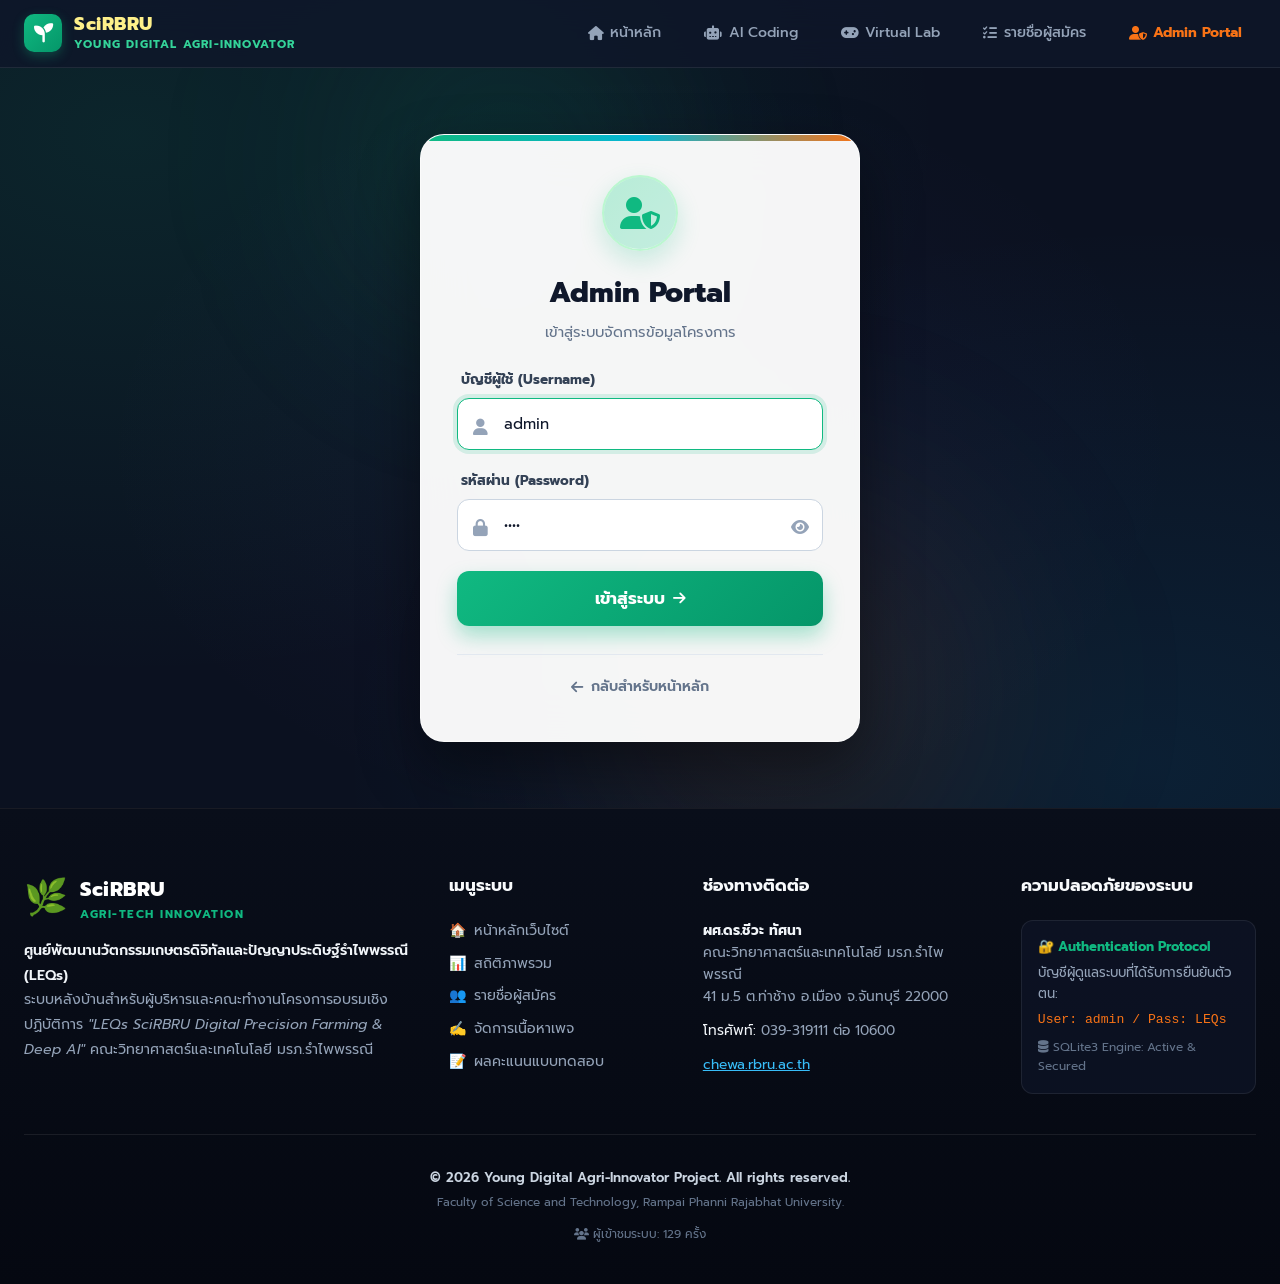
==== scirbru_ydai2026/admin.html @ 3236bcab "first commit: AIoT web portal, admin CMS, SQLite3 database, LaTeX textbook, and architect skill" ====
<!DOCTYPE html>
<html lang="th" data-theme="dark">
<head>
  <meta charset="UTF-8">
  <meta name="viewport" content="width=device-width, initial-scale=1.0">
  <title>Admin Portal — LEQs SciRBRU Workshop CMS</title>
  <link rel="preconnect" href="https://fonts.googleapis.com">
  <link rel="preconnect" href="https://fonts.gstatic.com" crossorigin>
  <link href="https://fonts.googleapis.com/css2?family=Prompt:wght@300;400;500;600;700;800&family=Sarabun:wght@300;400;500;600;700&family=JetBrains+Mono:wght@400;600&display=swap" rel="stylesheet">
  <link rel="stylesheet" href="https://cdnjs.cloudflare.com/ajax/libs/font-awesome/6.4.0/css/all.min.css">
  <link rel="stylesheet" href="style.css">
  <style>
    /* Modeled after https://scicenter.rbru.ac.th/globe2026/pages/admin_login.php */
    body {
      font-family: 'Prompt', var(--font-main), sans-serif;
      background-color: #0b1120;
      color: #f1f5f9;
      min-height: 100vh;
      margin: 0;
      display: flex;
      flex-direction: column;
    }

    /* Ambient animated backdrop */
    .portal-bg-layer {
      position: fixed;
      inset: 0;
      z-index: -1;
      overflow: hidden;
      pointer-events: none;
    }
    .portal-bg-glow1 {
      position: absolute;
      top: -10%;
      left: 20%;
      width: 500px;
      height: 500px;
      background: radial-gradient(circle, rgba(16, 185, 129, 0.15) 0%, transparent 70%);
      filter: blur(80px);
    }
    .portal-bg-glow2 {
      position: absolute;
      bottom: -10%;
      right: 15%;
      width: 600px;
      height: 600px;
      background: radial-gradient(circle, rgba(249, 115, 22, 0.12) 0%, transparent 70%);
      filter: blur(90px);
    }

    /* Portal Top Navbar */
    .portal-header {
      background: rgba(15, 23, 42, 0.85);
      backdrop-filter: blur(20px);
      -webkit-backdrop-filter: blur(20px);
      border-bottom: 1px solid rgba(255, 255, 255, 0.08);
      position: sticky;
      top: 0;
      z-index: 100;
      padding: 0.85rem 1.5rem;
    }
    .portal-header-inner {
      max-width: 1400px;
      margin: 0 auto;
      display: flex;
      justify-content: space-between;
      align-items: center;
    }
    .portal-logo-link {
      display: flex;
      align-items: center;
      gap: 0.75rem;
      text-decoration: none;
    }
    .portal-logo-icon {
      width: 38px;
      height: 38px;
      background: linear-gradient(135deg, #10b981 0%, #059669 100%);
      border-radius: 10px;
      display: flex;
      align-items: center;
      justify-content: center;
      font-size: 1.2rem;
      color: #ffffff;
      box-shadow: 0 4px 12px rgba(16, 185, 129, 0.3);
    }
    .portal-logo-text {
      display: flex;
      flex-direction: column;
    }
    .portal-logo-main {
      font-size: 1.15rem;
      font-weight: 800;
      letter-spacing: 0.5px;
      color: #fef08a;
      line-height: 1.15;
    }
    .portal-logo-sub {
      font-size: 0.72rem;
      font-weight: 700;
      color: #34d399;
      letter-spacing: 1.2px;
      text-transform: uppercase;
    }

    .portal-nav-links {
      display: flex;
      align-items: center;
      gap: 1rem;
    }
    .portal-nav-item {
      color: #94a3b8;
      text-decoration: none;
      font-size: 0.88rem;
      font-weight: 500;
      display: inline-flex;
      align-items: center;
      gap: 0.4rem;
      padding: 0.45rem 0.85rem;
      border-radius: 8px;
      transition: all 0.2s;
    }
    .portal-nav-item:hover {
      color: #ffffff;
      background: rgba(255, 255, 255, 0.05);
    }
    .portal-nav-item.active {
      color: #f97316;
      font-weight: 700;
    }

    /* Glass Card (From GLOBE admin_login.php) */
    .login-section {
      min-height: calc(100vh - 160px);
      display: flex;
      align-items: center;
      justify-content: center;
      padding: 2.5rem 1.25rem;
      position: relative;
    }
    .glass-card {
      background: rgba(255, 255, 255, 0.96);
      backdrop-filter: blur(25px);
      -webkit-backdrop-filter: blur(25px);
      border: 1px solid rgba(255, 255, 255, 0.6);
      box-shadow: 0 25px 60px rgba(0, 0, 0, 0.45);
      border-radius: 24px;
      width: 100%;
      max-width: 440px;
      padding: 2.5rem 2.25rem;
      position: relative;
      overflow: hidden;
      color: #1e293b;
    }
    .glass-top-accent {
      position: absolute;
      top: 0;
      left: 0;
      right: 0;
      height: 6px;
      background: linear-gradient(90deg, #10b981 0%, #06b6d4 50%, #f97316 100%);
    }
    .shield-avatar {
      width: 76px;
      height: 76px;
      background: linear-gradient(135deg, #f0fdf4 0%, #ffffff 100%);
      border-radius: 50%;
      display: flex;
      align-items: center;
      justify-content: center;
      margin: 0 auto 1.25rem auto;
      box-shadow: 0 10px 25px rgba(16, 185, 129, 0.2);
      border: 2px solid #bbf7d0;
      position: relative;
    }
    .shield-ping {
      position: absolute;
      inset: 0;
      border-radius: 50%;
      background: #10b981;
      opacity: 0.25;
      animation: subtle-ping 2.5s cubic-bezier(0, 0, 0.2, 1) infinite;
    }
    @keyframes subtle-ping {
      75%, 100% {
        transform: scale(1.6);
        opacity: 0;
      }
    }

    .form-input-box {
      position: relative;
      margin-bottom: 1.25rem;
    }
    .form-input-box label {
      display: block;
      font-size: 0.85rem;
      font-weight: 700;
      color: #334155;
      margin-bottom: 0.45rem;
      margin-left: 0.25rem;
    }
    .form-input-field {
      width: 100%;
      background: #ffffff;
      border: 1.5px solid #cbd5e1;
      border-radius: 12px;
      padding: 0.85rem 1rem 0.85rem 2.85rem;
      font-family: 'Prompt', sans-serif;
      font-size: 0.95rem;
      color: #0f172a;
      transition: all 0.25s ease;
      box-sizing: border-box;
    }
    .form-input-field:focus {
      border-color: #10b981;
      box-shadow: 0 0 0 4px rgba(16, 185, 129, 0.15);
      outline: none;
    }
    .form-input-icon {
      position: absolute;
      left: 1rem;
      bottom: 0.9rem;
      color: #94a3b8;
      font-size: 1.05rem;
      pointer-events: none;
    }
    .btn-gradient-submit {
      width: 100%;
      background: linear-gradient(135deg, #10b981 0%, #059669 100%);
      color: #ffffff;
      border: none;
      border-radius: 12px;
      padding: 0.95rem;
      font-family: 'Prompt', sans-serif;
      font-size: 1.05rem;
      font-weight: 700;
      cursor: pointer;
      display: flex;
      align-items: center;
      justify-content: center;
      gap: 0.5rem;
      box-shadow: 0 10px 20px rgba(16, 185, 129, 0.35);
      transition: all 0.25s ease;
      margin-top: 0.5rem;
    }
    .btn-gradient-submit:hover {
      transform: translateY(-2px);
      box-shadow: 0 14px 28px rgba(16, 185, 129, 0.45);
    }
    .btn-gradient-submit:active {
      transform: translateY(0);
    }

    /* Admin Console View */
    .admin-container {
      max-width: 1440px;
      margin: 0 auto;
      padding: 1.5rem;
      flex: 1;
      width: 100%;
      box-sizing: border-box;
    }
    .admin-top-bar {
      display: flex;
      justify-content: space-between;
      align-items: center;
      background: var(--bg-surface);
      border: 1px solid var(--border-color);
      border-radius: var(--radius-lg);
      padding: 1rem 1.75rem;
      margin-bottom: 2rem;
      backdrop-filter: blur(16px);
      flex-wrap: wrap;
      gap: 1rem;
    }
    .admin-nav-tabs {
      display: flex;
      gap: 0.5rem;
      list-style: none;
      padding: 0;
      margin: 0;
      flex-wrap: wrap;
    }
    .admin-tab-btn {
      background: transparent;
      border: none;
      color: var(--text-muted);
      font-family: var(--font-main);
      font-size: 0.92rem;
      font-weight: 600;
      padding: 0.6rem 1.1rem;
      border-radius: var(--radius-sm);
      cursor: pointer;
      transition: all 0.2s;
      display: flex;
      align-items: center;
      gap: 0.5rem;
    }
    .admin-tab-btn:hover {
      color: var(--text-main);
      background: rgba(255, 255, 255, 0.05);
    }
    .admin-tab-btn.active {
      color: #10b981;
      background: rgba(16, 185, 129, 0.12);
      border: 1px solid rgba(16, 185, 129, 0.3);
    }

    /* Table styles */
    .data-table-card {
      background: var(--bg-card);
      border: 1px solid var(--border-color);
      border-radius: var(--radius-lg);
      padding: 1.75rem;
      overflow-x: auto;
    }
    .table-toolbar {
      display: flex;
      justify-content: space-between;
      align-items: center;
      flex-wrap: wrap;
      gap: 1rem;
      margin-bottom: 1.5rem;
    }
    .search-input {
      background: rgba(15, 23, 42, 0.6);
      border: 1px solid var(--border-color);
      border-radius: var(--radius-full);
      padding: 0.6rem 1.25rem;
      color: var(--text-main);
      font-family: var(--font-main);
      font-size: 0.88rem;
      min-width: 280px;
    }
    .admin-table {
      width: 100%;
      border-collapse: collapse;
      text-align: left;
      font-size: 0.88rem;
    }
    .admin-table th {
      background: rgba(15, 23, 42, 0.8);
      color: var(--text-muted);
      font-weight: 600;
      padding: 0.85rem 1rem;
      border-bottom: 2px solid var(--border-color);
      white-space: nowrap;
    }
    .admin-table td {
      padding: 0.85rem 1rem;
      border-bottom: 1px solid rgba(255, 255, 255, 0.05);
      vertical-align: middle;
    }
    .admin-table tr:hover {
      background: rgba(255, 255, 255, 0.02);
    }

    .badge-role-teacher {
      background: rgba(14, 165, 233, 0.15);
      color: #38bdf8;
      border: 1px solid rgba(14, 165, 233, 0.3);
      padding: 0.2rem 0.6rem;
      border-radius: var(--radius-full);
      font-size: 0.75rem;
      font-weight: 600;
    }
    .badge-role-student {
      background: rgba(16, 185, 129, 0.15);
      color: #34d399;
      border: 1px solid rgba(16, 185, 129, 0.3);
      padding: 0.2rem 0.6rem;
      border-radius: var(--radius-full);
      font-size: 0.75rem;
      font-weight: 600;
    }

    /* Modal */
    .modal-overlay {
      position: fixed;
      top: 0; left: 0; right: 0; bottom: 0;
      background: rgba(11, 17, 32, 0.85);
      backdrop-filter: blur(8px);
      display: none;
      align-items: center;
      justify-content: center;
      z-index: 1500;
    }
    .modal-content {
      background: var(--bg-card);
      border: 1px solid var(--border-color);
      border-radius: var(--radius-lg);
      padding: 2rem;
      max-width: 500px;
      width: 90%;
      box-shadow: var(--shadow-lg);
    }
  </style>
</head>
<body>

  <!-- Ambient background glow effects -->
  <div class="portal-bg-layer">
    <div class="portal-bg-glow1"></div>
    <div class="portal-bg-glow2"></div>
  </div>

  <!-- ==================== PORTAL TOP BAR ==================== -->
  <header class="portal-header">
    <div class="portal-header-inner">
      <a href="index.html" class="portal-logo-link">
        <div class="portal-logo-icon">
          <i class="fas fa-seedling"></i>
        </div>
        <div class="portal-logo-text">
          <span class="portal-logo-main">SciRBRU</span>
          <span class="portal-logo-sub">Young Digital Agri-Innovator</span>
        </div>
      </a>

      <nav class="portal-nav-links">
        <a href="index.html" class="portal-nav-item">
          <i class="fas fa-home"></i> <span>หน้าหลัก</span>
        </a>
        <a href="index.html#tab-code" onclick="localStorage.setItem('goto_tab', 'code')" class="portal-nav-item">
          <i class="fas fa-robot"></i> <span>AI Coding</span>
        </a>
        <a href="index.html#tab-lab" onclick="localStorage.setItem('goto_tab', 'lab')" class="portal-nav-item">
          <i class="fas fa-gamepad"></i> <span>Virtual Lab</span>
        </a>
        <a href="index.html#tab-participants" onclick="localStorage.setItem('goto_tab', 'participants')" class="portal-nav-item">
          <i class="fas fa-list-check"></i> <span>รายชื่อผู้สมัคร</span>
        </a>
        <a href="admin.html" class="portal-nav-item active">
          <i class="fas fa-user-shield"></i> <span>Admin Portal</span>
        </a>
      </nav>
    </div>
  </header>

  <!-- ==================== LOGIN VIEW (Modeled on scicenter.rbru.ac.th/globe2026/pages/admin_login.php) ==================== -->
  <main class="login-section" id="admin-login-view">
    <div class="glass-card">
      <div class="glass-top-accent"></div>
      
      <!-- Top Shield Avatar -->
      <div class="text-center" style="text-align: center; margin-bottom: 1.5rem;">
        <div class="shield-avatar">
          <div class="shield-ping"></div>
          <i class="fas fa-user-shield" style="font-size: 2rem; color: #10b981; position: relative; z-index: 2;"></i>
        </div>
        <h2 style="font-size: 1.75rem; font-weight: 800; color: #0f172a; margin: 0 0 0.35rem 0; font-family: 'Prompt', sans-serif;">
          Admin Portal
        </h2>
        <p style="font-size: 0.92rem; color: #64748b; margin: 0;">
          เข้าสู่ระบบจัดการข้อมูลโครงการ
        </p>
      </div>

      <!-- Login Form with user admin / password LEQs -->
      <form id="login-form" onsubmit="handleAdminLogin(event)">
        
        <div class="form-input-box">
          <label for="login-username">บัญชีผู้ใช้ (Username)</label>
          <div style="position: relative;">
            <i class="fas fa-user form-input-icon"></i>
            <input type="text" id="login-username" class="form-input-field" value="admin" placeholder="กรอกชื่อผู้ใช้..." required autofocus>
          </div>
        </div>

        <div class="form-input-box">
          <label for="login-password">รหัสผ่าน (Password)</label>
          <div style="position: relative;">
            <i class="fas fa-lock form-input-icon"></i>
            <input type="password" id="login-password" class="form-input-field" value="LEQs" placeholder="กรอกรหัสผ่าน..." required>
            <button type="button" onclick="togglePasswordVisibility()" style="position: absolute; right: 0.9rem; bottom: 0.85rem; background: none; border: none; color: #94a3b8; cursor: pointer; font-size: 1rem;">
              <i class="fas fa-eye" id="toggle-pw-icon"></i>
            </button>
          </div>
        </div>

        <button type="submit" class="btn-gradient-submit" id="btn-login-submit">
          <span>เข้าสู่ระบบ</span>
          <i class="fas fa-arrow-right" style="font-size: 0.9rem;"></i>
        </button>

        <div id="login-error-msg" style="display: none; background: #fee2e2; border: 1px solid #f87171; color: #991b1b; padding: 0.75rem 1rem; border-radius: 10px; font-size: 0.84rem; margin-top: 1rem; text-align: center;"></div>
      </form>

      <!-- Back to Main Site -->
      <div style="margin-top: 1.75rem; padding-top: 1.25rem; border-top: 1px solid #e2e8f0; text-align: center;">
        <a href="index.html" style="display: inline-flex; align-items: center; gap: 0.45rem; color: #64748b; text-decoration: none; font-size: 0.88rem; font-weight: 600; transition: all 0.2s;" onmouseover="this.style.color='#10b981'" onmouseout="this.style.color='#64748b'">
          <i class="fas fa-arrow-left"></i>
          <span>กลับสำหรับหน้าหลัก</span>
        </a>
      </div>

    </div>
  </main>

  <!-- ==================== ADMIN CONSOLE APP VIEW ==================== -->
  <div class="admin-container" id="admin-app" style="display: none;">

    <!-- Top Admin Bar -->
    <header class="admin-top-bar">
      <div style="display: flex; align-items: center; gap: 0.85rem;">
        <div class="brand-badge-logo" style="width: 44px; height: 44px; font-size: 1.3rem; background: linear-gradient(135deg, #10b981 0%, #059669 100%); color: #fff; border-radius: 12px; display: flex; align-items: center; justify-content: center;">⚙️</div>
        <div>
          <div style="font-size: 1.2rem; font-weight: 700; color: #ffffff;">ระบบหลังบ้าน LEQs SciRBRU</div>
          <div style="font-size: 0.74rem; color: var(--primary);">ฐานข้อมูลผู้สมัครและปรับปรุงเนื้อหาเพจ (SQLite3 Active & Verified)</div>
        </div>
      </div>

      <!-- Navigation Tabs -->
      <ul class="admin-nav-tabs">
        <li><button class="admin-tab-btn active" id="atab-btn-stats" onclick="switchAdminTab('stats')">📊 สถิติ & ภาพรวม</button></li>
        <li><button class="admin-tab-btn" id="atab-btn-users" onclick="switchAdminTab('users')">👥 รายชื่อผู้สมัคร (<span id="badge-total-count">0</span>)</button></li>
        <li><button class="admin-tab-btn" id="atab-btn-cms" onclick="switchAdminTab('cms')">✍️ จัดการเนื้อหาเพจ (CMS)</button></li>
        <li><button class="admin-tab-btn" id="atab-btn-quiz" onclick="switchAdminTab('quiz')">📝 ผลคะแนนแบบทดสอบ</button></li>
      </ul>

      <!-- Quick Actions -->
      <div style="display: flex; gap: 0.6rem; align-items: center;">
        <a href="index.html" target="_blank" class="btn-secondary" style="font-size: 0.82rem; padding: 0.45rem 0.95rem;">
          <span>🌐 ดูหน้าเว็บหลัก</span>
        </a>
        <button class="btn-secondary" onclick="handleAdminLogout()" style="font-size: 0.82rem; padding: 0.45rem 0.95rem; color: var(--danger); border-color: rgba(239, 68, 68, 0.4);">
          <span>🚪 ออกจากระบบ</span>
        </button>
      </div>
    </header>

    <!-- ==============================================================
         TAB 1: STATS & OVERVIEW
         ============================================================== -->
    <section class="tab-pane active" id="atab-stats">
      
      <div class="hero-stats-grid" style="margin-bottom: 2rem;">
        <div class="stat-pill">
          <div class="stat-icon">👥</div>
          <div>
            <div class="stat-val" id="stat-total-val">0 / 60</div>
            <div class="stat-label">ยอดผู้สมัครทั้งหมด (ความจุ 60 ที่นั่ง)</div>
          </div>
        </div>
        <div class="stat-pill">
          <div class="stat-icon">👨‍🏫</div>
          <div>
            <div class="stat-val" id="stat-teacher-val">0</div>
            <div class="stat-label">คุณครูที่เข้าร่วม</div>
          </div>
        </div>
        <div class="stat-pill">
          <div class="stat-icon">🎓</div>
          <div>
            <div class="stat-val" id="stat-student-val">0</div>
            <div class="stat-label">นักเรียนที่เข้าร่วม</div>
          </div>
        </div>
        <div class="stat-pill">
          <div class="stat-icon">🏫</div>
          <div>
            <div class="stat-val" id="stat-school-val">0</div>
            <div class="stat-label">สถานศึกษาทั้งหมด</div>
          </div>
        </div>
        <div class="stat-pill">
          <div class="stat-icon">✅</div>
          <div>
            <div class="stat-val" id="stat-checkin-val">0</div>
            <div class="stat-label">เช็คอินวันงานแล้ว</div>
          </div>
        </div>
      </div>

      <!-- Capacity Progress -->
      <div class="data-table-card" style="margin-bottom: 2rem;">
        <div style="display: flex; justify-content: space-between; margin-bottom: 0.75rem;">
          <span style="font-weight: 600; font-size: 0.95rem;">ความคืบหน้าการรับสมัคร</span>
          <span id="capacity-text" style="color: var(--primary); font-weight: 700;">0%</span>
        </div>
        <div style="width: 100%; height: 12px; background: rgba(255, 255, 255, 0.08); border-radius: var(--radius-full); overflow: hidden;">
          <div id="capacity-bar" style="width: 0%; height: 100%; background: var(--primary-gradient); transition: width 0.5s ease;"></div>
        </div>
      </div>

      <!-- Quick Action Cards -->
      <div style="display: grid; grid-template-columns: repeat(auto-fit, minmax(280px, 1fr)); gap: 1.5rem;">
        <div class="data-table-card" style="cursor: pointer;" onclick="switchAdminTab('users')">
          <div style="font-size: 2rem; margin-bottom: 0.5rem;">📋</div>
          <h3 style="font-size: 1.1rem; font-weight: 700; margin-bottom: 0.25rem;">จัดการรายชื่อและเช็คอิน</h3>
          <p style="font-size: 0.85rem; color: var(--text-muted);">ตรวจสอบข้อมูลผู้สมัคร เช็คอินหน้างาน และส่งออกข้อมูลเป็น CSV</p>
        </div>
        <div class="data-table-card" style="cursor: pointer;" onclick="switchAdminTab('cms')">
          <div style="font-size: 2rem; margin-bottom: 0.5rem;">✍️</div>
          <h3 style="font-size: 1.1rem; font-weight: 700; margin-bottom: 0.25rem;">แก้ไขเนื้อหาหน้าเว็บ (CMS)</h3>
          <p style="font-size: 0.85rem; color: var(--text-muted);">ปรับแต่งข้อความประกาศ กำหนดการ และสถานที่จัดอบรม</p>
        </div>
        <div class="data-table-card" style="cursor: pointer;" onclick="exportParticipantsCsv()">
          <div style="font-size: 2rem; margin-bottom: 0.5rem;">📥</div>
          <h3 style="font-size: 1.1rem; font-weight: 700; margin-bottom: 0.25rem;">ส่งออกข้อมูลผู้สมัคร (CSV)</h3>
          <p style="font-size: 0.85rem; color: var(--text-muted);">ดาวน์โหลดไฟล์รายชื่อผู้สมัครพร้อมสถานะสำหรับเปิดใน Microsoft Excel</p>
        </div>
      </div>

    </section>

    <!-- ==============================================================
         TAB 2: PARTICIPANTS DIRECTORY
         ============================================================== -->
    <section class="tab-pane" id="atab-users">
      <div class="data-table-card">
        
        <div class="table-toolbar">
          <div style="display: flex; gap: 0.75rem; align-items: center; flex-wrap: wrap;">
            <input type="text" class="search-input" id="search-input" placeholder="🔍 ค้นหาชื่อ, โรงเรียน, หรือรหัส..." oninput="filterParticipants()">
            <select class="form-input" id="filter-role" onchange="filterParticipants()" style="padding: 0.6rem 1rem; width: auto;">
              <option value="all">ทุกบทบาท</option>
              <option value="teacher">ครูผู้สอน</option>
              <option value="student">นักเรียน</option>
            </select>
            <select class="form-input" id="filter-checkin" onchange="filterParticipants()" style="padding: 0.6rem 1rem; width: auto;">
              <option value="all">สถานะเช็คอินทั้งหมด</option>
              <option value="1">เช็คอินแล้ว ✅</option>
              <option value="0">ยังไม่เช็คอิน ⏳</option>
            </select>
          </div>

          <div style="display: flex; gap: 0.6rem;">
            <button class="btn-secondary" onclick="exportParticipantsCsv()" style="font-size: 0.85rem;">
              <span>📥 ดาวน์โหลด CSV</span>
            </button>
            <button class="btn-cta" onclick="openAddParticipantModal()" style="font-size: 0.85rem;">
              <span>➕ เพิ่มผู้สมัคร</span>
            </button>
          </div>
        </div>

        <table class="admin-table">
          <thead>
            <tr>
              <th>รหัสสมัคร</th>
              <th>ชื่อ - นามสกุล</th>
              <th>ประเภท</th>
              <th>โรงเรียน / หน่วยงาน</th>
              <th>ระดับ / กลุ่มสาระ</th>
              <th>เบอร์โทร</th>
              <th>อาหาร</th>
              <th>เช็คอิน</th>
              <th>จัดการ</th>
            </tr>
          </thead>
          <tbody id="participants-table-body">
            <tr>
              <td colspan="9" style="text-align: center; color: var(--text-dim); padding: 2rem;">กำลังโหลดข้อมูล...</td>
            </tr>
          </tbody>
        </table>

      </div>
    </section>

    <!-- ==============================================================
         TAB 3: CMS SITE CONTENT MANAGEMENT
         ============================================================== -->
    <section class="tab-pane" id="atab-cms">
      <div class="data-table-card" style="max-width: 900px; margin: 0 auto;">
        <h3 style="font-size: 1.25rem; font-weight: 700; margin-bottom: 0.5rem;">✍️ จัดการเนื้อหาและข้อความประชาสัมพันธ์</h3>
        <p style="font-size: 0.88rem; color: var(--text-muted); margin-bottom: 2rem;">
          แก้ไขข้อความที่แสดงบนหน้าแรกของโครงการ ข้อมูลจะถูกจัดเก็บในฐานข้อมูล SQLite3 และแสดงผลทันที
        </p>

        <form id="cms-form" onsubmit="handleSaveCmsContent(event)">
          <div class="form-group">
            <label>📢 ข้อความแถบประกาศด้านบน (Announcement Banner):</label>
            <input type="text" class="form-input" id="cms-announcement" placeholder="ข้อความประกาศด่วนด้านบนเว็บ...">
          </div>

          <div class="form-group">
            <label>🌿 ชื่อหัวข้อหลักของโครงการ (Hero Title):</label>
            <input type="text" class="form-input" id="cms-hero-title" placeholder="ชื่อโครงการหลัก...">
          </div>

          <div class="form-group">
            <label>📝 คำอธิบายโครงการ (Hero Subtitle):</label>
            <textarea class="form-input" id="cms-hero-subtitle" rows="3" placeholder="คำอธิบายรายละเอียดโครงการ..."></textarea>
          </div>

          <div class="form-row">
            <div class="form-group">
              <label>📅 วันที่จัดกิจกรรมอบรม:</label>
              <input type="text" class="form-input" id="cms-dates" placeholder="เช่น 25 - 26 ธันวาคม 2568">
            </div>
            <div class="form-group">
              <label>📍 สถานที่จัดอบรม:</label>
              <input type="text" class="form-input" id="cms-location" placeholder="เช่น อาคาร 36 คณะวิทยาศาสตร์และเทคโนโลยี มรภ.รำไพพรรณี">
            </div>
          </div>

          <div style="display: flex; justify-content: flex-end; gap: 1rem; margin-top: 1.5rem;">
            <button type="submit" class="btn-cta">
              <span>💾 บันทึกเนื้อหาเว็บไซต์</span>
            </button>
          </div>
          <div id="cms-save-msg" style="color: var(--primary); font-size: 0.88rem; margin-top: 1rem; display: none; text-align: right;"></div>
        </form>
      </div>
    </section>

    <!-- ==============================================================
         TAB 4: QUIZ RECORDS
         ============================================================== -->
    <section class="tab-pane" id="atab-quiz">
      <div class="data-table-card">
        <div style="display: flex; justify-content: space-between; align-items: center; margin-bottom: 1.5rem;">
          <h3 style="font-size: 1.2rem; font-weight: 700;">📝 ผลคะแนนแบบทดสอบ (Pre-test / Post-test)</h3>
          <button class="btn-secondary" onclick="loadQuizRecords()" style="font-size: 0.85rem;">🔄 รีเฟรช</button>
        </div>

        <table class="admin-table">
          <thead>
            <tr>
              <th>#</th>
              <th>ชื่อ - นามสกุล</th>
              <th>โรงเรียน</th>
              <th>ประเภทการสอบ</th>
              <th>คะแนนที่ได้</th>
              <th>เวลาที่ส่งคำตอบ</th>
            </tr>
          </thead>
          <tbody id="quiz-records-table-body">
            <tr>
              <td colspan="6" style="text-align: center; color: var(--text-dim); padding: 2rem;">กำลังโหลดผลคะแนน...</td>
            </tr>
          </tbody>
        </table>
      </div>
    </section>

  </div>

  <!-- ==================== MODAL: ADD PARTICIPANT ==================== -->
  <div class="modal-overlay" id="add-modal">
    <div class="modal-content">
      <div style="display: flex; justify-content: space-between; align-items: center; margin-bottom: 1.5rem;">
        <h3 style="font-size: 1.2rem; font-weight: 700;">➕ เพิ่มผู้สมัครเข้าร่วมอบรม</h3>
        <button onclick="closeAddParticipantModal()" style="background: none; border: none; color: var(--text-muted); font-size: 1.5rem; cursor: pointer;">&times;</button>
      </div>

      <form id="manual-add-form" onsubmit="handleManualAdd(event)">
        <div class="form-row">
          <div class="form-group" style="flex: 1;">
            <label>คำนำหน้า:</label>
            <select class="form-input" id="m-prefix">
              <option value="นาย">นาย</option>
              <option value="นาง">นาง</option>
              <option value="นางสาว">นางสาว</option>
              <option value="ด.ช.">ด.ช.</option>
              <option value="ด.ญ.">ด.ญ.</option>
              <option value="อาจารย์">อาจารย์</option>
              <option value="ดร.">ดร.</option>
            </select>
          </div>
          <div class="form-group" style="flex: 2;">
            <label>ชื่อ - นามสกุล:</label>
            <input type="text" class="form-input" id="m-fullname" required>
          </div>
        </div>

        <div class="form-row">
          <div class="form-group">
            <label>บทบาท:</label>
            <select class="form-input" id="m-role">
              <option value="student">นักเรียน</option>
              <option value="teacher">ครูผู้สอน</option>
            </select>
          </div>
          <div class="form-group">
            <label>อาหาร:</label>
            <select class="form-input" id="m-food">
              <option value="normal">ทั่วไป</option>
              <option value="halal">อิสลาม / ฮาลาล</option>
              <option value="vegetarian">มังสวิรัติ</option>
            </select>
          </div>
        </div>

        <div class="form-group">
          <label>โรงเรียน / สถานศึกษา:</label>
          <input type="text" class="form-input" id="m-school" required>
        </div>

        <div class="form-group">
          <label>ระดับชั้น / กลุ่มสาระการเรียนรู้:</label>
          <input type="text" class="form-input" id="m-grade">
        </div>

        <div class="form-group">
          <label>เบอร์โทรศัพท์ติดต่อ:</label>
          <input type="tel" class="form-input" id="m-phone">
        </div>

        <div style="display: flex; justify-content: flex-end; gap: 0.75rem; margin-top: 1.5rem;">
          <button type="button" class="btn-secondary" onclick="closeAddParticipantModal()">ยกเลิก</button>
          <button type="submit" class="btn-cta">บันทึกข้อมูล</button>
        </div>
      </form>
    </div>
  </div>

  <!-- ==================== SITE FOOTER (Modeled on scirbru_praneet2026) ==================== -->
  <footer class="site-footer" style="margin-top: auto;">
    <div class="footer-inner">
      
      <!-- Column 1: Brand & Description -->
      <div>
        <div style="display: flex; align-items: center; gap: 0.75rem; margin-bottom: 1rem;">
          <div style="font-size: 2.2rem; line-height: 1;">🌿</div>
          <div>
            <div style="font-weight: 800; font-size: 1.25rem; color: #ffffff; letter-spacing: 0.5px;">SciRBRU</div>
            <div style="font-size: 0.72rem; font-weight: 700; color: #10b981; letter-spacing: 1.5px; text-transform: uppercase;">Agri-Tech Innovation</div>
          </div>
        </div>
        <div class="footer-about-text">
          <strong style="color: #f1f5f9; font-weight: 600;">ศูนย์พัฒนานวัตกรรมเกษตรดิจิทัลและปัญญาประดิษฐ์รำไพพรรณี (LEQs)</strong><br>
          ระบบหลังบ้านสำหรับผู้บริหารและคณะทำงานโครงการอบรมเชิงปฏิบัติการ <em>"LEQs SciRBRU Digital Precision Farming & Deep AI"</em> คณะวิทยาศาสตร์และเทคโนโลยี มรภ.รำไพพรรณี
        </div>
      </div>

      <!-- Column 2: Quick Links -->
      <div>
        <h4 class="footer-col-title"><span>เมนูระบบ</span></h4>
        <ul class="footer-links-list">
          <li class="footer-link-item"><a href="index.html"><span>🏠</span> หน้าหลักเว็บไซต์</a></li>
          <li class="footer-link-item"><a href="javascript:void(0)" onclick="switchAdminTab('stats')"><span>📊</span> สถิติภาพรวม</a></li>
          <li class="footer-link-item"><a href="javascript:void(0)" onclick="switchAdminTab('users')"><span>👥</span> รายชื่อผู้สมัคร</a></li>
          <li class="footer-link-item"><a href="javascript:void(0)" onclick="switchAdminTab('cms')"><span>✍️</span> จัดการเนื้อหาเพจ</a></li>
          <li class="footer-link-item"><a href="javascript:void(0)" onclick="switchAdminTab('quiz')"><span>📝</span> ผลคะแนนแบบทดสอบ</a></li>
        </ul>
      </div>

      <!-- Column 3: Contact & Info -->
      <div>
        <h4 class="footer-col-title"><span>ช่องทางติดต่อ</span></h4>
        <div style="display: flex; flex-direction: column; gap: 0.75rem; font-size: 0.86rem; line-height: 1.6;">
          <div>
            <strong style="color: #f1f5f9;">ผศ.ดร.ชีวะ ทัศนา</strong><br>
            คณะวิทยาศาสตร์และเทคโนโลยี มรภ.รำไพพรรณี<br>
            41 ม.5 ต.ท่าช้าง อ.เมือง จ.จันทบุรี 22000
          </div>
          <div>
            <span style="color: #f1f5f9;">โทรศัพท์:</span> 039-319111 ต่อ 10600
          </div>
          <div>
            <a href="https://chewa.rbru.ac.th" target="_blank" style="color: #38bdf8; text-decoration: underline;">chewa.rbru.ac.th</a>
          </div>
        </div>
      </div>

      <!-- Column 4: Admin Credentials Info -->
      <div>
        <h4 class="footer-col-title"><span>ความปลอดภัยของระบบ</span></h4>
        <div style="background: rgba(15, 23, 42, 0.6); border: 1px solid var(--border-color); border-radius: 12px; padding: 1rem; font-size: 0.82rem; line-height: 1.6;">
          <div style="color: #10b981; font-weight: 700; margin-bottom: 0.35rem;">🔐 Authentication Protocol</div>
          <div style="color: var(--text-muted);">บัญชีผู้ดูแลระบบที่ได้รับการยืนยันตัวตน:</div>
          <div style="font-family: var(--font-code); color: #f97316; margin-top: 0.25rem;">User: admin / Pass: LEQs</div>
          <div style="font-size: 0.75rem; color: var(--text-dim); margin-top: 0.5rem;">
            <i class="fas fa-database"></i> SQLite3 Engine: Active & Secured
          </div>
        </div>
      </div>

    </div>

    <!-- Bottom sub-footer -->
    <div class="footer-bottom-bar">
      <div style="max-width: 1380px; margin: 0 auto; display: flex; flex-direction: column; justify-content: space-between; align-items: center; gap: 0.75rem;">
        <div>
          <p style="font-weight: 600; color: #cbd5e1; margin: 0;">© 2026 Young Digital Agri-Innovator Project. All rights reserved.</p>
          <p style="font-size: 0.74rem; color: #64748b; margin: 0.2rem 0 0 0;">Faculty of Science and Technology, Rampai Phanni Rajabhat University.</p>
        </div>
        <div style="font-size: 0.74rem; color: #64748b;">
          <i class="fas fa-users"></i> ผู้เข้าชมระบบ: <span id="portal-visitor-count">1</span> ครั้ง
        </div>
      </div>
    </div>
  </footer>

  <script>
    // ==========================================================
    // Admin Management JavaScript
    // ==========================================================
    let allParticipants = [];

    function togglePasswordVisibility() {
      const pwInput = document.getElementById("login-password");
      const icon = document.getElementById("toggle-pw-icon");
      if (pwInput.type === "password") {
        pwInput.type = "text";
        icon.classList.remove("fa-eye");
        icon.classList.add("fa-eye-slash");
      } else {
        pwInput.type = "password";
        icon.classList.remove("fa-eye-slash");
        icon.classList.add("fa-eye");
      }
    }

    function checkAuth() {
      const token = sessionStorage.getItem("admin_token");
      if (token) {
        document.getElementById("admin-login-view").style.display = "none";
        document.getElementById("admin-app").style.display = "block";
        loadDashboardData();
      } else {
        document.getElementById("admin-login-view").style.display = "flex";
        document.getElementById("admin-app").style.display = "none";
      }
    }

    async function handleAdminLogin(e) {
      e.preventDefault();
      const u = document.getElementById("login-username").value.trim();
      const p = document.getElementById("login-password").value.trim();
      const err = document.getElementById("login-error-msg");
      const submitBtn = document.getElementById("btn-login-submit");

      submitBtn.innerHTML = '<span>กำลังตรวจสอบ...</span> <i class="fas fa-spinner fa-spin"></i>';
      submitBtn.disabled = true;

      try {
        const res = await fetch("/api/admin/login", {
          method: "POST",
          headers: { "Content-Type": "application/json" },
          body: JSON.stringify({ username: u, password: p })
        });
        const data = await res.json();
        if (data.success) {
          sessionStorage.setItem("admin_token", data.token);
          err.style.display = "none";
          checkAuth();
        } else {
          err.style.display = "block";
          err.textContent = data.error || "รหัสผ่านไม่ถูกต้อง (Default: admin / LEQs)";
        }
      } catch (e) {
        err.style.display = "block";
        err.textContent = "เชื่อมต่อระบบ Backend ไม่สำเร็จ กรุณาตรวจสอบว่าเซิร์ฟเวอร์รันอยู่";
      } finally {
        submitBtn.innerHTML = '<span>เข้าสู่ระบบ</span> <i class="fas fa-arrow-right"></i>';
        submitBtn.disabled = false;
      }
    }

    function handleAdminLogout() {
      sessionStorage.removeItem("admin_token");
      checkAuth();
    }

    function switchAdminTab(tabId) {
      document.querySelectorAll("#admin-app .tab-pane").forEach(p => p.classList.remove("active"));
      document.querySelectorAll(".admin-tab-btn").forEach(b => b.classList.remove("active"));

      const targetPane = document.getElementById(`atab-${tabId}`);
      const targetBtn = document.getElementById(`atab-btn-${tabId}`);
      if (targetPane) targetPane.classList.add("active");
      if (targetBtn) targetBtn.classList.add("active");
    }

    async function loadDashboardData() {
      loadStats();
      loadParticipants();
      loadCmsContent();
      loadQuizRecords();
    }

    async function loadStats() {
      try {
        const res = await fetch("/api/stats");
        const d = await res.json();
        if (d.success) {
          document.getElementById("stat-total-val").textContent = `${d.total} / ${d.capacity}`;
          document.getElementById("stat-teacher-val").textContent = d.teachers;
          document.getElementById("stat-student-val").textContent = d.students;
          document.getElementById("stat-school-val").textContent = d.schools;
          document.getElementById("stat-checkin-val").textContent = d.checked_in;
          document.getElementById("badge-total-count").textContent = d.total;

          const pct = Math.min(100, Math.round((d.total / d.capacity) * 100));
          document.getElementById("capacity-text").textContent = `${pct}% (${d.total}/${d.capacity} คน)`;
          document.getElementById("capacity-bar").style.width = `${pct}%`;
        }
      } catch (e) {
        console.error("Error loading stats:", e);
      }
    }

    async function loadParticipants() {
      try {
        const res = await fetch("/api/participants");
        const d = await res.json();
        if (d.success) {
          allParticipants = d.participants;
          renderParticipantsTable(allParticipants);
        }
      } catch (e) {
        console.error("Error loading participants:", e);
      }
    }

    function renderParticipantsTable(list) {
      const tbody = document.getElementById("participants-table-body");
      if (!list || list.length === 0) {
        tbody.innerHTML = '<tr><td colspan="9" style="text-align:center; padding:2rem; color:var(--text-dim);">ไม่พบข้อมูลผู้สมัคร</td></tr>';
        return;
      }

      tbody.innerHTML = list.map(p => `
        <tr>
          <td><code style="color:var(--primary); font-weight:700;">${p.reg_code || '-'}</code></td>
          <td><b>${p.prefix} ${p.fullname}</b></td>
          <td>
            <span class="${p.role === 'teacher' ? 'badge-role-teacher' : 'badge-role-student'}">
              ${p.role === 'teacher' ? '👨‍🏫 ครู' : '🎓 นักเรียน'}
            </span>
          </td>
          <td>${p.school}</td>
          <td>${p.grade_dept || '-'}</td>
          <td>${p.phone || '-'}</td>
          <td><span style="font-size:0.8rem;">${p.food_pref === 'halal' ? 'ฮาลาล ☪️' : p.food_pref === 'vegetarian' ? 'มังสวิรัติ 🥗' : 'ทั่วไป 🍲'}</span></td>
          <td>
            <button class="btn-secondary" style="padding:0.25rem 0.65rem; font-size:0.75rem; border-color:${p.checked_in ? '#10b981' : 'var(--border-color)'}; color:${p.checked_in ? '#10b981' : 'var(--text-muted)'};" onclick="toggleCheckin(${p.id}, ${p.checked_in ? 0 : 1})">
              ${p.checked_in ? '✅ เช็คอินแล้ว' : '⏳ รอเช็คอิน'}
            </button>
          </td>
          <td>
            <button onclick="handleDeleteParticipant(${p.id}, '${p.fullname}')" style="background:none; border:none; color:var(--danger); cursor:pointer; font-size:0.85rem;" title="ลบข้อมูล">
              🗑️
            </button>
          </td>
        </tr>
      `).join("");
    }

    function filterParticipants() {
      const query = document.getElementById("search-input").value.toLowerCase();
      const role = document.getElementById("filter-role").value;
      const checkin = document.getElementById("filter-checkin").value;

      const filtered = allParticipants.filter(p => {
        const matchQuery = !query || 
          (p.fullname && p.fullname.toLowerCase().includes(query)) ||
          (p.school && p.school.toLowerCase().includes(query)) ||
          (p.reg_code && p.reg_code.toLowerCase().includes(query));
        const matchRole = role === "all" || p.role === role;
        const matchCheckin = checkin === "all" || String(p.checked_in) === checkin;
        return matchQuery && matchRole && matchCheckin;
      });

      renderParticipantsTable(filtered);
    }

    async function toggleCheckin(id, nextState) {
      try {
        const res = await fetch("/api/admin/checkin", {
          method: "POST",
          headers: { "Content-Type": "application/json" },
          body: JSON.stringify({ id, checked_in: nextState })
        });
        const d = await res.json();
        if (d.success) {
          loadDashboardData();
        }
      } catch (e) {
        alert("ไม่สามารถอัปเดตสถานะเช็คอินได้");
      }
    }

    async function handleDeleteParticipant(id, name) {
      if (!confirm(`คุณต้องการลบรายชื่อ "${name}" ใช่หรือไม่?`)) return;
      try {
        const res = await fetch("/api/admin/delete-participant", {
          method: "POST",
          headers: { "Content-Type": "application/json" },
          body: JSON.stringify({ id })
        });
        const d = await res.json();
        if (d.success) {
          loadDashboardData();
        }
      } catch (e) {
        alert("ลบข้อมูลไม่สำเร็จ");
      }
    }

    function exportParticipantsCsv() {
      window.location.href = "/api/export-csv";
    }

    // CMS Content functions
    async function loadCmsContent() {
      try {
        const res = await fetch("/api/content");
        const d = await res.json();
        if (d.success && d.content) {
          if (document.getElementById("cms-announcement")) document.getElementById("cms-announcement").value = d.content.announcement || "";
          if (document.getElementById("cms-hero-title")) document.getElementById("cms-hero-title").value = d.content.hero_title || "";
          if (document.getElementById("cms-hero-subtitle")) document.getElementById("cms-hero-subtitle").value = d.content.hero_subtitle || "";
          if (document.getElementById("cms-dates")) document.getElementById("cms-dates").value = d.content.workshop_dates || "";
          if (document.getElementById("cms-location")) document.getElementById("cms-location").value = d.content.workshop_location || "";
        }
      } catch (e) {
        console.error("Error loading CMS content:", e);
      }
    }

    async function handleSaveCmsContent(e) {
      e.preventDefault();
      const content = {
        announcement: document.getElementById("cms-announcement").value,
        hero_title: document.getElementById("cms-hero-title").value,
        hero_subtitle: document.getElementById("cms-hero-subtitle").value,
        workshop_dates: document.getElementById("cms-dates").value,
        workshop_location: document.getElementById("cms-location").value
      };

      try {
        const res = await fetch("/api/admin/content", {
          method: "POST",
          headers: { "Content-Type": "application/json" },
          body: JSON.stringify({ content })
        });
        const d = await res.json();
        const msg = document.getElementById("cms-save-msg");
        msg.style.display = "block";
        msg.textContent = "✅ บันทึกเนื้อหาเว็บไซต์สำเร็จ! หน้าหลักจะแสดงข้อมูลใหม่ทันที";
        setTimeout(() => { msg.style.display = "none"; }, 3000);
      } catch (e) {
        alert("บันทึกเนื้อหาไม่สำเร็จ");
      }
    }

    async function loadQuizRecords() {
      try {
        const res = await fetch("/api/quiz-stats");
        const d = await res.json();
        const tbody = document.getElementById("quiz-records-table-body");
        if (d.success && d.records && d.records.length > 0) {
          tbody.innerHTML = d.records.map((r, i) => `
            <tr>
              <td>${i + 1}</td>
              <td><b>${r.fullname}</b></td>
              <td>${r.school}</td>
              <td><span class="tag-badge">${r.quiz_type.toUpperCase()}</span></td>
              <td><b style="color:var(--primary);">${r.score} / ${r.total_questions}</b></td>
              <td><small style="color:var(--text-dim);">${r.created_at}</small></td>
            </tr>
          `).join("");
        }
      } catch (e) {
        console.error("Error loading quiz records:", e);
      }
    }

    // Modal controls
    function openAddParticipantModal() {
      document.getElementById("add-modal").style.display = "flex";
    }
    function closeAddParticipantModal() {
      document.getElementById("add-modal").style.display = "none";
    }

    async function handleManualAdd(e) {
      e.preventDefault();
      const payload = {
        prefix: document.getElementById("m-prefix").value,
        fullname: document.getElementById("m-fullname").value,
        role: document.getElementById("m-role").value,
        school: document.getElementById("m-school").value,
        grade_dept: document.getElementById("m-grade").value,
        phone: document.getElementById("m-phone").value,
        food_pref: document.getElementById("m-food").value
      };

      try {
        const res = await fetch("/api/register", {
          method: "POST",
          headers: { "Content-Type": "application/json" },
          body: JSON.stringify(payload)
        });
        const d = await res.json();
        if (d.success) {
          closeAddParticipantModal();
          document.getElementById("manual-add-form").reset();
          loadDashboardData();
        } else {
          alert(d.error || "เกิดข้อผิดพลาด");
        }
      } catch (e) {
        alert("บันทึกไม่สำเร็จ");
      }
    }

    // Visitor counter simulator
    let count = parseInt(localStorage.getItem('portal_visits') || '128') + 1;
    localStorage.setItem('portal_visits', count);
    const visEl = document.getElementById('portal-visitor-count');
    if (visEl) visEl.textContent = count.toLocaleString();

    // Start
    document.addEventListener("DOMContentLoaded", checkAuth);
  </script>
</body>
</html>
---- scirbru_ydai2026/style.css ----
/* ==========================================================================
   LEQs SciRBRU Digital Precision Farming & Deep AI — Official Workshop Portal
   Theme: Modern Cyber-Glassmorphism, High-Contrast Emerald & Royal Blue
   ========================================================================== */

@import url('https://fonts.googleapis.com/css2?family=Inter:wght@300;400;500;600;700;800&family=Prompt:wght@300;400;500;600;700&display=swap');

:root {
  --bg-primary: #080d1a;
  --bg-secondary: #0f172a;
  --bg-surface: rgba(15, 23, 42, 0.75);
  --bg-card: rgba(30, 41, 59, 0.65);
  --bg-card-hover: rgba(51, 65, 85, 0.75);
  --border-color: rgba(255, 255, 255, 0.08);
  --border-focus: rgba(16, 185, 129, 0.5);

  --primary: #10b981;
  --primary-glow: rgba(16, 185, 129, 0.35);
  --primary-gradient: linear-gradient(135deg, #10b981 0%, #059669 100%);
  --secondary: #0ea5e9;
  --secondary-glow: rgba(14, 165, 233, 0.35);
  --secondary-gradient: linear-gradient(135deg, #0ea5e9 0%, #0284c7 100%);
  --accent: #f59e0b;
  --accent-purple: #8b5cf6;
  --danger: #ef4444;

  --text-main: #f8fafc;
  --text-muted: #94a3b8;
  --text-dim: #64748b;

  --radius-sm: 8px;
  --radius-md: 14px;
  --radius-lg: 20px;
  --radius-full: 9999px;

  --shadow-sm: 0 4px 6px -1px rgba(0, 0, 0, 0.3);
  --shadow-lg: 0 20px 25px -5px rgba(0, 0, 0, 0.5), 0 8px 10px -6px rgba(0, 0, 0, 0.5);
  --shadow-glow: 0 0 25px var(--primary-glow);

  --font-main: 'Prompt', 'Inter', -apple-system, BlinkMacSystemFont, sans-serif;
  --font-code: 'SF Mono', Menlo, Consolas, Monaco, monospace;
}

[data-theme="light"] {
  --bg-primary: #f1f5f9;
  --bg-secondary: #ffffff;
  --bg-surface: rgba(255, 255, 255, 0.85);
  --bg-card: rgba(255, 255, 255, 0.95);
  --bg-card-hover: #ffffff;
  --border-color: rgba(0, 0, 0, 0.08);
  --text-main: #0f172a;
  --text-muted: #475569;
  --text-dim: #64748b;
  --shadow-lg: 0 20px 25px -5px rgba(0, 0, 0, 0.08);
  --shadow-glow: 0 0 20px rgba(16, 185, 129, 0.2);
}

* {
  margin: 0;
  padding: 0;
  box-sizing: border-box;
  -webkit-font-smoothing: antialiased;
}

body {
  font-family: var(--font-main);
  background: var(--bg-primary);
  color: var(--text-main);
  min-height: 100vh;
  line-height: 1.6;
  overflow-x: hidden;
  background-image: 
    radial-gradient(at 10% 15%, rgba(16, 185, 129, 0.12) 0px, transparent 50%),
    radial-gradient(at 90% 85%, rgba(14, 165, 233, 0.10) 0px, transparent 50%),
    radial-gradient(at 50% 50%, rgba(139, 92, 246, 0.05) 0px, transparent 60%);
  background-attachment: fixed;
}

/* ==========================================================================
   Navigation Bar
   ========================================================================== */
.site-header {
  position: sticky;
  top: 0;
  z-index: 1000;
  background: var(--bg-surface);
  backdrop-filter: blur(16px);
  -webkit-backdrop-filter: blur(16px);
  border-bottom: 1px solid var(--border-color);
  transition: all 0.3s ease;
}

.nav-container {
  max-width: 1380px;
  margin: 0 auto;
  padding: 0.85rem 1.5rem;
  display: flex;
  align-items: center;
  justify-content: space-between;
  gap: 1rem;
}

.brand-wrapper {
  display: flex;
  align-items: center;
  gap: 0.85rem;
  text-decoration: none;
  color: inherit;
}

.brand-badge-logo {
  width: 44px;
  height: 44px;
  background: var(--primary-gradient);
  border-radius: var(--radius-md);
  display: flex;
  align-items: center;
  justify-content: center;
  font-size: 1.4rem;
  box-shadow: 0 4px 14px var(--primary-glow);
  flex-shrink: 0;
}

.brand-name {
  font-size: 1.15rem;
  font-weight: 700;
  letter-spacing: -0.02em;
  background: linear-gradient(120deg, #ffffff 30%, #a7f3d0 100%);
  -webkit-background-clip: text;
  -webkit-text-fill-color: transparent;
  line-height: 1.2;
}

[data-theme="light"] .brand-name {
  background: linear-gradient(120deg, #0f172a 30%, #059669 100%);
  -webkit-background-clip: text;
  -webkit-text-fill-color: transparent;
}

.brand-dept {
  font-size: 0.72rem;
  color: var(--primary);
  font-weight: 500;
  letter-spacing: 0.04em;
  text-transform: uppercase;
}

.nav-menu {
  display: flex;
  align-items: center;
  gap: 0.35rem;
  list-style: none;
}

.nav-item-btn {
  background: transparent;
  border: none;
  color: var(--text-muted);
  font-family: var(--font-main);
  font-size: 0.88rem;
  font-weight: 500;
  padding: 0.55rem 0.95rem;
  border-radius: var(--radius-sm);
  cursor: pointer;
  transition: all 0.2s ease;
  display: flex;
  align-items: center;
  gap: 0.4rem;
}

.nav-item-btn:hover {
  color: var(--text-main);
  background: rgba(255, 255, 255, 0.05);
}

.nav-item-btn.active {
  color: #10b981;
  background: rgba(16, 185, 129, 0.12);
  font-weight: 600;
  border: 1px solid rgba(16, 185, 129, 0.25);
}

.nav-right-actions {
  display: flex;
  align-items: center;
  gap: 0.6rem;
}

.btn-cta {
  background: var(--primary-gradient);
  color: #ffffff;
  border: none;
  font-family: var(--font-main);
  font-size: 0.85rem;
  font-weight: 600;
  padding: 0.55rem 1.15rem;
  border-radius: var(--radius-full);
  cursor: pointer;
  transition: all 0.25s ease;
  box-shadow: 0 4px 12px var(--primary-glow);
  display: inline-flex;
  align-items: center;
  gap: 0.4rem;
  text-decoration: none;
}

.btn-cta:hover {
  transform: translateY(-2px);
  box-shadow: 0 6px 18px rgba(16, 185, 129, 0.5);
}

.btn-icon-toggle {
  width: 38px;
  height: 38px;
  border-radius: var(--radius-sm);
  background: var(--bg-card);
  border: 1px solid var(--border-color);
  color: var(--text-muted);
  font-size: 1.05rem;
  display: flex;
  align-items: center;
  justify-content: center;
  cursor: pointer;
  transition: all 0.2s;
}

.btn-icon-toggle:hover {
  color: var(--text-main);
  background: var(--bg-card-hover);
}

/* ==========================================================================
   Page Container & Tabs
   ========================================================================== */
.main-wrapper {
  max-width: 1380px;
  margin: 0 auto;
  padding: 1.5rem 1.5rem 4rem 1.5rem;
}

.tab-pane {
  display: none;
  animation: fadeIn 0.35s cubic-bezier(0.16, 1, 0.3, 1) forwards;
}

.tab-pane.active {
  display: block;
}

@keyframes fadeIn {
  from { opacity: 0; transform: translateY(12px); }
  to { opacity: 1; transform: translateY(0); }
}

/* ==========================================================================
   Hero Section
   ========================================================================== */
.hero-banner {
  background: linear-gradient(135deg, rgba(15, 23, 42, 0.85) 0%, rgba(30, 41, 59, 0.7) 100%);
  border: 1px solid var(--border-color);
  border-radius: var(--radius-lg);
  padding: 3rem 2.5rem;
  margin-bottom: 2.5rem;
  position: relative;
  overflow: hidden;
  box-shadow: var(--shadow-lg);
}

.hero-banner::before {
  content: '';
  position: absolute;
  top: -50px;
  right: -50px;
  width: 320px;
  height: 320px;
  background: var(--primary-glow);
  filter: blur(90px);
  border-radius: 50%;
  pointer-events: none;
}

.hero-pill-tag {
  display: inline-flex;
  align-items: center;
  gap: 0.5rem;
  background: rgba(16, 185, 129, 0.15);
  border: 1px solid rgba(16, 185, 129, 0.3);
  color: #34d399;
  font-size: 0.82rem;
  font-weight: 600;
  padding: 0.35rem 0.9rem;
  border-radius: var(--radius-full);
  margin-bottom: 1.2rem;
}

.hero-title {
  font-size: 2.45rem;
  font-weight: 800;
  line-height: 1.25;
  margin-bottom: 1rem;
  letter-spacing: -0.02em;
}

.hero-title span.grad {
  background: linear-gradient(135deg, #34d399 0%, #38bdf8 100%);
  -webkit-background-clip: text;
  -webkit-text-fill-color: transparent;
}

.hero-subtitle {
  font-size: 1.12rem;
  color: var(--text-muted);
  max-width: 820px;
  margin-bottom: 2rem;
  line-height: 1.7;
}

.hero-stats-grid {
  display: grid;
  grid-template-columns: repeat(auto-fit, minmax(180px, 1fr));
  gap: 1.2rem;
  margin-bottom: 2.2rem;
}

.stat-pill {
  background: rgba(15, 23, 42, 0.6);
  border: 1px solid var(--border-color);
  padding: 1rem 1.2rem;
  border-radius: var(--radius-md);
  display: flex;
  align-items: center;
  gap: 1rem;
}

.stat-icon {
  font-size: 1.8rem;
}

.stat-val {
  font-size: 1.25rem;
  font-weight: 700;
  color: var(--text-main);
  line-height: 1.2;
}

.stat-label {
  font-size: 0.78rem;
  color: var(--text-muted);
}

.hero-actions {
  display: flex;
  flex-wrap: wrap;
  gap: 1rem;
}

.btn-secondary {
  background: var(--bg-card);
  color: var(--text-main);
  border: 1px solid var(--border-color);
  font-family: var(--font-main);
  font-size: 0.9rem;
  font-weight: 600;
  padding: 0.65rem 1.35rem;
  border-radius: var(--radius-full);
  cursor: pointer;
  transition: all 0.2s;
  display: inline-flex;
  align-items: center;
  gap: 0.5rem;
  text-decoration: none;
}

.btn-secondary:hover {
  background: var(--bg-card-hover);
  border-color: rgba(255, 255, 255, 0.2);
  transform: translateY(-2px);
}

/* ==========================================================================
   3 Pillars Cards
   ========================================================================== */
.section-header {
  margin-bottom: 2rem;
  text-align: center;
}

.section-badge {
  color: var(--primary);
  font-size: 0.82rem;
  font-weight: 700;
  text-transform: uppercase;
  letter-spacing: 0.08em;
  margin-bottom: 0.4rem;
}

.section-title {
  font-size: 1.95rem;
  font-weight: 700;
  margin-bottom: 0.6rem;
}

.section-desc {
  color: var(--text-muted);
  max-width: 680px;
  margin: 0 auto;
  font-size: 0.98rem;
}

.pillars-grid {
  display: grid;
  grid-template-columns: repeat(auto-fit, minmax(320px, 1fr));
  gap: 1.5rem;
  margin-bottom: 3.5rem;
}

.pillar-card {
  background: var(--bg-card);
  border: 1px solid var(--border-color);
  border-radius: var(--radius-lg);
  padding: 2rem;
  transition: all 0.3s cubic-bezier(0.16, 1, 0.3, 1);
  position: relative;
  overflow: hidden;
}

.pillar-card:hover {
  transform: translateY(-6px);
  border-color: rgba(16, 185, 129, 0.4);
  box-shadow: 0 16px 30px -10px rgba(0, 0, 0, 0.5), 0 0 20px var(--primary-glow);
}

.pillar-icon-box {
  width: 58px;
  height: 58px;
  border-radius: var(--radius-md);
  background: rgba(16, 185, 129, 0.12);
  border: 1px solid rgba(16, 185, 129, 0.25);
  display: flex;
  align-items: center;
  justify-content: center;
  font-size: 1.75rem;
  margin-bottom: 1.25rem;
}

.pillar-card:nth-child(2) .pillar-icon-box {
  background: rgba(14, 165, 233, 0.12);
  border-color: rgba(14, 165, 233, 0.25);
}

.pillar-card:nth-child(3) .pillar-icon-box {
  background: rgba(245, 158, 11, 0.12);
  border-color: rgba(245, 158, 11, 0.25);
}

.pillar-title {
  font-size: 1.25rem;
  font-weight: 700;
  margin-bottom: 0.75rem;
}

.pillar-desc {
  font-size: 0.92rem;
  color: var(--text-muted);
  line-height: 1.65;
  margin-bottom: 1.25rem;
}

.pillar-tags {
  display: flex;
  flex-wrap: wrap;
  gap: 0.45rem;
}

.tag-badge {
  font-size: 0.74rem;
  padding: 0.25rem 0.65rem;
  border-radius: var(--radius-full);
  background: rgba(255, 255, 255, 0.05);
  color: var(--text-muted);
  border: 1px solid var(--border-color);
}

/* ==========================================================================
   Schedule Section (2 Days Timeline)
   ========================================================================== */
.schedule-container {
  background: var(--bg-card);
  border: 1px solid var(--border-color);
  border-radius: var(--radius-lg);
  padding: 2.2rem;
  margin-bottom: 3.5rem;
}

.schedule-day-toggle {
  display: flex;
  gap: 0.75rem;
  margin-bottom: 2rem;
  border-bottom: 1px solid var(--border-color);
  padding-bottom: 1rem;
}

.day-tab-btn {
  background: transparent;
  border: 1px solid var(--border-color);
  color: var(--text-muted);
  font-family: var(--font-main);
  font-size: 0.95rem;
  font-weight: 600;
  padding: 0.65rem 1.35rem;
  border-radius: var(--radius-md);
  cursor: pointer;
  transition: all 0.2s;
  display: flex;
  align-items: center;
  gap: 0.6rem;
}

.day-tab-btn.active {
  background: var(--primary-gradient);
  color: #ffffff;
  border-color: transparent;
  box-shadow: 0 4px 14px var(--primary-glow);
}

.timeline {
  display: flex;
  flex-direction: column;
  gap: 1.5rem;
  position: relative;
}

.timeline-item {
  display: grid;
  grid-template-columns: 140px 1fr;
  gap: 1.5rem;
  padding-bottom: 1.5rem;
  border-bottom: 1px solid rgba(255, 255, 255, 0.05);
}

.timeline-time {
  font-family: var(--font-code);
  font-size: 0.88rem;
  color: var(--primary);
  font-weight: 600;
  display: flex;
  align-items: flex-start;
  gap: 0.4rem;
  padding-top: 0.2rem;
}

.timeline-content-card {
  background: rgba(15, 23, 42, 0.5);
  border: 1px solid var(--border-color);
  border-radius: var(--radius-md);
  padding: 1.25rem 1.5rem;
  transition: all 0.2s;
}

.timeline-content-card:hover {
  border-color: rgba(16, 185, 129, 0.3);
  background: rgba(15, 23, 42, 0.75);
}

.timeline-badge {
  font-size: 0.72rem;
  font-weight: 600;
  padding: 0.2rem 0.55rem;
  border-radius: var(--radius-full);
  margin-bottom: 0.5rem;
  display: inline-block;
}

.badge-theory { background: rgba(14, 165, 233, 0.2); color: #38bdf8; }
.badge-lab { background: rgba(16, 185, 129, 0.2); color: #34d399; }
.badge-break { background: rgba(245, 158, 11, 0.2); color: #fbbf24; }

.timeline-title {
  font-size: 1.1rem;
  font-weight: 700;
  margin-bottom: 0.4rem;
}

.timeline-desc {
  font-size: 0.88rem;
  color: var(--text-muted);
  line-height: 1.6;
}

.timeline-speaker {
  margin-top: 0.6rem;
  font-size: 0.78rem;
  color: var(--accent);
  display: flex;
  align-items: center;
  gap: 0.4rem;
}

/* ==========================================================================
   Virtual Lab Simulator
   ========================================================================== */
.lab-container {
  display: grid;
  grid-template-columns: 1fr 340px;
  gap: 1.75rem;
}

.lab-stage-card {
  background: var(--bg-card);
  border: 1px solid var(--border-color);
  border-radius: var(--radius-lg);
  padding: 2rem;
  display: flex;
  flex-direction: column;
}

.greenhouse-visual-box {
  width: 100%;
  height: 380px;
  background: linear-gradient(180deg, #0b1528 0%, #0f2438 100%);
  border-radius: var(--radius-md);
  position: relative;
  overflow: hidden;
  border: 1px solid var(--border-color);
  display: flex;
  align-items: center;
  justify-content: center;
  margin-bottom: 1.5rem;
}

.sim-soil-bed {
  position: absolute;
  bottom: 0;
  left: 0;
  right: 0;
  height: 90px;
  background: #3e2723;
  border-top: 4px solid #5d4037;
  transition: all 0.5s ease;
  display: flex;
  align-items: center;
  justify-content: space-around;
  padding: 0 2rem;
}

.sim-plant {
  font-size: 3.5rem;
  transition: transform 0.5s cubic-bezier(0.175, 0.885, 0.32, 1.275);
  filter: drop-shadow(0 4px 10px rgba(0, 0, 0, 0.5));
}

.sim-water-spray {
  position: absolute;
  top: 60px;
  left: 0;
  right: 0;
  bottom: 90px;
  background: radial-gradient(circle, rgba(14, 165, 233, 0.25) 0%, transparent 70%);
  display: none;
  animation: sprayPulse 0.8s infinite alternate;
}

@keyframes sprayPulse {
  from { opacity: 0.4; }
  to { opacity: 0.9; }
}

.sim-controls-panel {
  display: grid;
  grid-template-columns: repeat(auto-fit, minmax(200px, 1fr));
  gap: 1.2rem;
}

.control-item {
  background: rgba(15, 23, 42, 0.6);
  border: 1px solid var(--border-color);
  border-radius: var(--radius-md);
  padding: 1rem;
}

.control-item label {
  font-size: 0.82rem;
  font-weight: 600;
  display: flex;
  justify-content: space-between;
  margin-bottom: 0.5rem;
}

.range-slider {
  width: 100%;
  accent-color: var(--primary);
  cursor: pointer;
}

.lab-sidebar-card {
  background: var(--bg-card);
  border: 1px solid var(--border-color);
  border-radius: var(--radius-lg);
  padding: 1.75rem;
  display: flex;
  flex-direction: column;
  gap: 1.2rem;
}

.actuator-row {
  display: flex;
  align-items: center;
  justify-content: space-between;
  padding: 0.85rem 1rem;
  background: rgba(15, 23, 42, 0.6);
  border-radius: var(--radius-sm);
  border: 1px solid var(--border-color);
}

.actuator-row.active {
  border-color: rgba(16, 185, 129, 0.4);
  background: rgba(16, 185, 129, 0.08);
}

.switch-toggle {
  position: relative;
  display: inline-block;
  width: 44px;
  height: 24px;
}

.switch-toggle input {
  opacity: 0;
  width: 0;
  height: 0;
}

.toggle-slider {
  position: absolute;
  cursor: pointer;
  top: 0; left: 0; right: 0; bottom: 0;
  background-color: #334155;
  transition: .3s;
  border-radius: 24px;
}

.toggle-slider:before {
  position: absolute;
  content: "";
  height: 18px;
  width: 18px;
  left: 3px;
  bottom: 3px;
  background-color: white;
  transition: .3s;
  border-radius: 50%;
}

input:checked + .toggle-slider {
  background-color: var(--primary);
}

input:checked + .toggle-slider:before {
  transform: translateX(20px);
}

/* ==========================================================================
   AI Coding Assistant
   ========================================================================== */
.code-assistant-layout {
  display: grid;
  grid-template-columns: 320px 1fr;
  gap: 1.5rem;
}

.preset-list {
  background: var(--bg-card);
  border: 1px solid var(--border-color);
  border-radius: var(--radius-lg);
  padding: 1.5rem;
  display: flex;
  flex-direction: column;
  gap: 0.6rem;
}

.preset-btn {
  background: rgba(15, 23, 42, 0.5);
  border: 1px solid var(--border-color);
  color: var(--text-muted);
  font-family: var(--font-main);
  font-size: 0.85rem;
  text-align: left;
  padding: 0.8rem 1rem;
  border-radius: var(--radius-sm);
  cursor: pointer;
  transition: all 0.2s;
  display: flex;
  align-items: center;
  gap: 0.6rem;
}

.preset-btn:hover, .preset-btn.active {
  background: rgba(16, 185, 129, 0.12);
  color: #10b981;
  border-color: rgba(16, 185, 129, 0.3);
}

.code-viewer-card {
  background: var(--bg-card);
  border: 1px solid var(--border-color);
  border-radius: var(--radius-lg);
  padding: 1.5rem;
  display: flex;
  flex-direction: column;
}

.code-header-bar {
  display: flex;
  justify-content: space-between;
  align-items: center;
  margin-bottom: 1rem;
  padding-bottom: 0.75rem;
  border-bottom: 1px solid var(--border-color);
}

.code-lang-tag {
  font-family: var(--font-code);
  font-size: 0.8rem;
  color: var(--secondary);
  font-weight: 600;
}

.code-box-pre {
  background: #060a12;
  border: 1px solid rgba(255, 255, 255, 0.05);
  border-radius: var(--radius-md);
  padding: 1.25rem;
  font-family: var(--font-code);
  font-size: 0.86rem;
  color: #e2e8f0;
  overflow-x: auto;
  line-height: 1.6;
  max-height: 520px;
}

/* ==========================================================================
   Pre-test & Post-test Quiz System
   ========================================================================== */
.quiz-wrapper {
  max-width: 820px;
  margin: 0 auto;
  background: var(--bg-card);
  border: 1px solid var(--border-color);
  border-radius: var(--radius-lg);
  padding: 2.5rem;
}

.question-box {
  margin-bottom: 2rem;
  padding-bottom: 1.5rem;
  border-bottom: 1px solid var(--border-color);
}

.question-title {
  font-size: 1.05rem;
  font-weight: 600;
  margin-bottom: 1rem;
  line-height: 1.5;
}

.choice-options {
  display: flex;
  flex-direction: column;
  gap: 0.65rem;
}

.choice-label {
  display: flex;
  align-items: center;
  gap: 0.85rem;
  background: rgba(15, 23, 42, 0.5);
  border: 1px solid var(--border-color);
  padding: 0.75rem 1rem;
  border-radius: var(--radius-sm);
  cursor: pointer;
  font-size: 0.9rem;
  transition: all 0.2s;
}

.choice-label:hover {
  background: rgba(16, 185, 129, 0.08);
  border-color: rgba(16, 185, 129, 0.3);
}

.choice-label input {
  accent-color: var(--primary);
}

/* ==========================================================================
   E-Certificate Generator
   ========================================================================== */
.cert-section-grid {
  display: grid;
  grid-template-columns: 360px 1fr;
  gap: 2rem;
}

.cert-input-card {
  background: var(--bg-card);
  border: 1px solid var(--border-color);
  border-radius: var(--radius-lg);
  padding: 2rem;
}

.form-group {
  margin-bottom: 1.25rem;
}

.form-group label {
  display: block;
  font-size: 0.84rem;
  font-weight: 600;
  margin-bottom: 0.45rem;
}

.form-input {
  width: 100%;
  background: rgba(15, 23, 42, 0.6);
  border: 1px solid var(--border-color);
  border-radius: var(--radius-sm);
  color: var(--text-main);
  font-family: var(--font-main);
  font-size: 0.92rem;
  padding: 0.75rem 1rem;
  transition: border-color 0.2s;
}

.form-input:focus {
  outline: none;
  border-color: var(--primary);
  box-shadow: 0 0 0 3px var(--primary-glow);
}

.cert-preview-card {
  background: #ffffff;
  color: #1e293b;
  border-radius: var(--radius-md);
  padding: 3rem 2.5rem;
  box-shadow: 0 20px 40px rgba(0, 0, 0, 0.6);
  border: 10px solid #f8fafc;
  outline: 2px solid #e2e8f0;
  position: relative;
  overflow: hidden;
  text-align: center;
}

.cert-preview-card::after {
  content: '';
  position: absolute;
  top: 10px; bottom: 10px; left: 10px; right: 10px;
  border: 2px solid #059669;
  pointer-events: none;
}

.cert-emblem {
  font-size: 2.8rem;
  margin-bottom: 0.5rem;
}

.cert-univ {
  font-size: 1.1rem;
  font-weight: 700;
  color: #065f46;
  text-transform: uppercase;
  letter-spacing: 0.05em;
}

.cert-faculty {
  font-size: 0.88rem;
  color: #475569;
  margin-bottom: 1.2rem;
}

.cert-title-big {
  font-size: 1.7rem;
  font-weight: 800;
  color: #0f172a;
  margin-bottom: 1.25rem;
  letter-spacing: 0.03em;
}

.cert-award-to {
  font-size: 0.85rem;
  color: #64748b;
  margin-bottom: 0.3rem;
}

.cert-recipient-name {
  font-size: 1.85rem;
  font-weight: 700;
  color: #047857;
  border-bottom: 2px dashed #a7f3d0;
  display: inline-block;
  padding: 0 1.5rem 0.3rem 1.5rem;
  margin-bottom: 0.5rem;
}

.cert-school-name {
  font-size: 1.05rem;
  color: #334155;
  font-weight: 500;
  margin-bottom: 1.5rem;
}

.cert-desc-text {
  font-size: 0.85rem;
  color: #475569;
  max-width: 580px;
  margin: 0 auto 2rem auto;
  line-height: 1.6;
}

.cert-signatures {
  display: flex;
  justify-content: space-around;
  margin-top: 1.5rem;
}

.sig-block {
  text-align: center;
}

.sig-line {
  width: 160px;
  border-bottom: 1px solid #94a3b8;
  margin: 0 auto 0.5rem auto;
}

.sig-name {
  font-size: 0.85rem;
  font-weight: 600;
  color: #1e293b;
}

.sig-role {
  font-size: 0.72rem;
  color: #64748b;
}

/* ==========================================================================
   Speakers & Team Grid
   ========================================================================== */
.team-grid {
  display: grid;
  grid-template-columns: repeat(auto-fit, minmax(260px, 1fr));
  gap: 1.5rem;
  margin-bottom: 3.5rem;
}

.team-card {
  background: var(--bg-card);
  border: 1px solid var(--border-color);
  border-radius: var(--radius-lg);
  padding: 2rem 1.5rem;
  text-align: center;
  transition: all 0.3s ease;
}

.team-card:hover {
  transform: translateY(-4px);
  border-color: rgba(16, 185, 129, 0.4);
}

.team-avatar {
  width: 84px;
  height: 84px;
  border-radius: 50%;
  background: var(--primary-gradient);
  display: flex;
  align-items: center;
  justify-content: center;
  font-size: 2.2rem;
  margin: 0 auto 1.25rem auto;
  box-shadow: 0 4px 15px var(--primary-glow);
}

.team-name {
  font-size: 1.1rem;
  font-weight: 700;
  margin-bottom: 0.3rem;
}

.team-role {
  font-size: 0.82rem;
  color: var(--primary);
  font-weight: 600;
  margin-bottom: 0.6rem;
}

.team-org {
  font-size: 0.78rem;
  color: var(--text-muted);
  line-height: 1.5;
}

/* ==========================================================================
   Footer (Matching https://aidar.rbru.ac.th/scirbru_praneet2026/index.php)
   ========================================================================== */
.site-footer {
  border-top: 1px solid var(--border-color);
  background: linear-gradient(180deg, #090e1a 0%, #050811 100%);
  padding: 4rem 1.5rem 2.5rem 1.5rem;
  font-size: 0.88rem;
  color: var(--text-muted);
  position: relative;
}

[data-theme="light"] .site-footer {
  background: linear-gradient(180deg, #e2e8f0 0%, #cbd5e1 100%);
  color: #475569;
}

.footer-inner {
  max-width: 1380px;
  margin: 0 auto;
  display: grid;
  grid-template-columns: 1.8fr 1fr 1.3fr 1.1fr;
  gap: 2.5rem;
  margin-bottom: 2.5rem;
}

.footer-col-title {
  font-size: 1.05rem;
  font-weight: 700;
  color: var(--text-main);
  margin-bottom: 1.25rem;
  display: flex;
  align-items: center;
  gap: 0.5rem;
}

.footer-about-text {
  font-size: 0.88rem;
  line-height: 1.75;
  color: var(--text-muted);
  margin-bottom: 1.25rem;
}

.footer-links-list {
  list-style: none;
  display: flex;
  flex-direction: column;
  gap: 0.65rem;
}

.footer-link-item a {
  color: var(--text-muted);
  text-decoration: none;
  font-size: 0.88rem;
  display: inline-flex;
  align-items: center;
  gap: 0.45rem;
  transition: all 0.2s ease;
}

.footer-link-item a:hover {
  color: var(--primary);
  transform: translateX(4px);
}

.footer-contact-item {
  display: flex;
  align-items: flex-start;
  gap: 0.75rem;
  margin-bottom: 0.95rem;
  font-size: 0.86rem;
  line-height: 1.6;
}

.footer-contact-icon {
  font-size: 1.1rem;
  flex-shrink: 0;
  color: var(--primary);
}

.footer-bottom-bar {
  border-top: 1px solid rgba(255, 255, 255, 0.08);
  padding-top: 2rem;
  text-align: center;
  font-size: 0.82rem;
  color: var(--text-dim);
  line-height: 1.7;
}

/* Mobile Sticky Bottom Navigation */
.mobile-bottom-nav {
  display: none;
  position: fixed;
  bottom: 0;
  left: 0;
  right: 0;
  background: rgba(15, 23, 42, 0.95);
  backdrop-filter: blur(16px);
  -webkit-backdrop-filter: blur(16px);
  border-top: 1px solid var(--border-color);
  z-index: 999;
  justify-content: space-around;
  padding: 0.5rem 0.25rem calc(0.5rem + env(safe-area-inset-bottom, 0px)) 0.25rem;
}

.mobile-nav-btn {
  background: transparent;
  border: none;
  color: var(--text-muted);
  display: flex;
  flex-direction: column;
  align-items: center;
  gap: 0.2rem;
  font-family: var(--font-main);
  font-size: 0.72rem;
  font-weight: 500;
  cursor: pointer;
  text-decoration: none;
  padding: 0.25rem 0.5rem;
  border-radius: var(--radius-sm);
  transition: all 0.2s;
}

.mobile-nav-btn.active, .mobile-nav-btn:hover {
  color: var(--primary);
}

.mobile-nav-icon {
  font-size: 1.25rem;
}

/* Responsive adjustments */
@media (max-width: 992px) {
  .lab-container, .code-assistant-layout, .cert-section-grid {
    grid-template-columns: 1fr;
  }
  .footer-inner {
    grid-template-columns: 1fr 1fr;
    gap: 2rem;
  }
  .nav-menu {
    display: none;
  }
  .mobile-bottom-nav {
    display: flex;
  }
  body {
    padding-bottom: 60px; /* Space for sticky bar */
  }
}

@media (max-width: 640px) {
  .footer-inner {
    grid-template-columns: 1fr;
  }
}
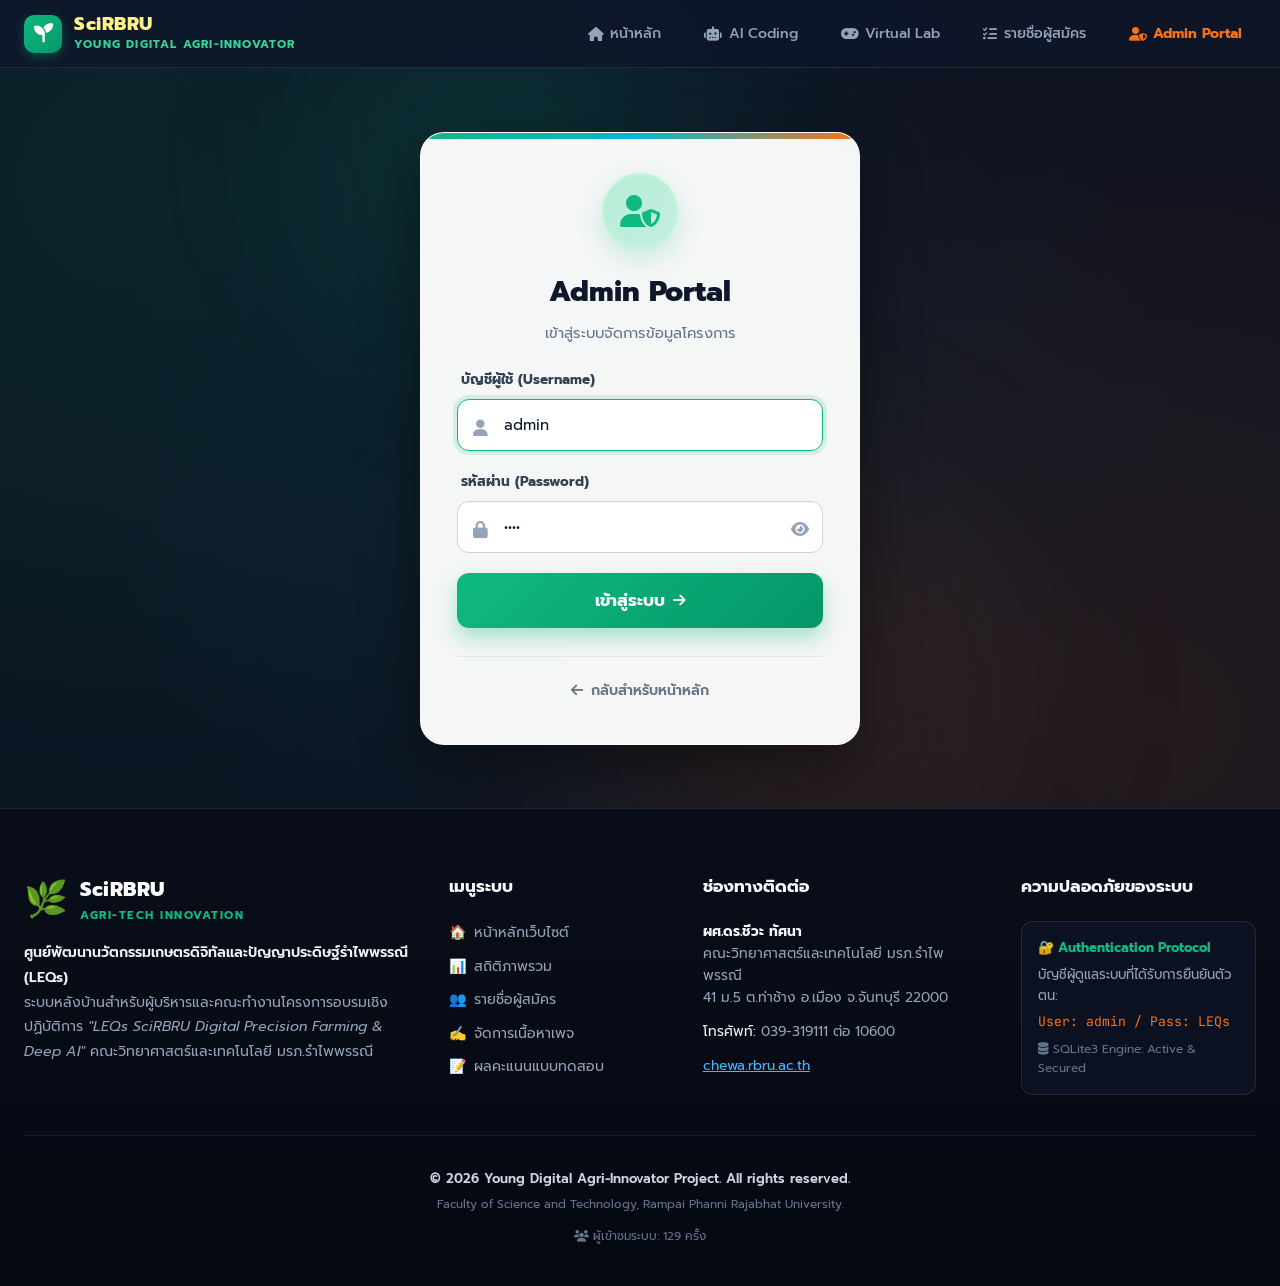
==== commit 0c0a1d1c: "feat(registration): implement complete registration system, SQLite database schema upgrade, digital " ====
--- a/scirbru_ydai2026/admin.html
+++ b/scirbru_ydai2026/admin.html
@@ -628,12 +628,29 @@
 
           <div style="display: flex; gap: 0.6rem;">
             <button class="btn-secondary" onclick="exportParticipantsCsv()" style="font-size: 0.85rem;">
+              <i class="fa-solid fa-file-csv"></i>
               <span>📥 ดาวน์โหลด CSV</span>
             </button>
             <button class="btn-cta" onclick="openAddParticipantModal()" style="font-size: 0.85rem;">
+              <i class="fa-solid fa-user-plus"></i>
               <span>➕ เพิ่มผู้สมัคร</span>
             </button>
           </div>
+        </div>
+
+        <!-- Quick Check-in Scanner Bar -->
+        <div style="background: rgba(16, 185, 129, 0.08); border: 1px solid rgba(16, 185, 129, 0.3); border-radius: var(--radius-md); padding: 0.75rem 1.25rem; margin-bottom: 1.25rem; display: flex; align-items: center; justify-content: space-between; gap: 1rem; flex-wrap: wrap;">
+          <div style="display: flex; align-items: center; gap: 0.6rem;">
+            <span style="font-size: 1.2rem;">⚡</span>
+            <span style="font-weight: 700; font-size: 0.9rem; color: #34d399;">Quick Check-in:</span>
+            <span style="font-size: 0.82rem; color: var(--text-muted);">พิมพ์รหัสสมัคร (REG-2026-xxx) หรือเบอร์โทรศัพท์ เพื่อเช็คอินทันที</span>
+          </div>
+          <form onsubmit="handleAdminQuickCheckin(event)" style="display: flex; gap: 0.5rem;">
+            <input type="text" id="admin-quick-scan-input" placeholder="ระบุ REG-2026-xxx หรือเบอร์โทร" class="form-input" style="padding: 0.4rem 0.8rem; font-size: 0.85rem; width: 220px;" required>
+            <button type="submit" class="btn-cta" style="padding: 0.4rem 0.9rem; font-size: 0.85rem;">
+              <span>เช็คอิน</span>
+            </button>
+          </form>
         </div>
 
         <table class="admin-table">
@@ -643,16 +660,18 @@
               <th>ชื่อ - นามสกุล</th>
               <th>ประเภท</th>
               <th>โรงเรียน / หน่วยงาน</th>
+              <th>จังหวัด</th>
               <th>ระดับ / กลุ่มสาระ</th>
-              <th>เบอร์โทร</th>
+              <th>เบอร์ / LINE</th>
+              <th>โน้ตบุ๊ก</th>
               <th>อาหาร</th>
-              <th>เช็คอิน</th>
+              <th>สถานะเช็คอิน</th>
               <th>จัดการ</th>
             </tr>
           </thead>
           <tbody id="participants-table-body">
             <tr>
-              <td colspan="9" style="text-align: center; color: var(--text-dim); padding: 2rem;">กำลังโหลดข้อมูล...</td>
+              <td colspan="11" style="text-align: center; color: var(--text-dim); padding: 2rem;">กำลังโหลดข้อมูล...</td>
             </tr>
           </tbody>
         </table>
@@ -785,9 +804,22 @@
           </div>
         </div>
 
-        <div class="form-group">
-          <label>โรงเรียน / สถานศึกษา:</label>
-          <input type="text" class="form-input" id="m-school" required>
+        <div class="form-row">
+          <div class="form-group" style="flex: 2;">
+            <label>โรงเรียน / สถานศึกษา:</label>
+            <input type="text" class="form-input" id="m-school" required>
+          </div>
+          <div class="form-group" style="flex: 1;">
+            <label>จังหวัด:</label>
+            <select class="form-input" id="m-province">
+              <option value="จันทบุรี" selected>จันทบุรี</option>
+              <option value="ตราด">ตราด</option>
+              <option value="ระยอง">ระยอง</option>
+              <option value="สระแก้ว">สระแก้ว</option>
+              <option value="ชลบุรี">ชลบุรี</option>
+              <option value="อื่นๆ">อื่นๆ</option>
+            </select>
+          </div>
         </div>
 
         <div class="form-group">
@@ -795,9 +827,33 @@
           <input type="text" class="form-input" id="m-grade">
         </div>
 
-        <div class="form-group">
-          <label>เบอร์โทรศัพท์ติดต่อ:</label>
-          <input type="tel" class="form-input" id="m-phone">
+        <div class="form-row">
+          <div class="form-group">
+            <label>เบอร์โทรศัพท์ติดต่อ:</label>
+            <input type="tel" class="form-input" id="m-phone" required>
+          </div>
+          <div class="form-group">
+            <label>LINE ID (ถ้ามี):</label>
+            <input type="text" class="form-input" id="m-line">
+          </div>
+        </div>
+
+        <div class="form-row">
+          <div class="form-group">
+            <label>นำโน้ตบุ๊กมาเอง:</label>
+            <select class="form-input" id="m-laptop">
+              <option value="yes" selected>💻 นำมาเอง (Yes)</option>
+              <option value="no">ขอรับการสนับสนุน (No)</option>
+            </select>
+          </div>
+          <div class="form-group">
+            <label>ระดับพื้นฐาน:</label>
+            <select class="form-input" id="m-experience">
+              <option value="none">ไม่มีพื้นฐาน</option>
+              <option value="beginner" selected>ระดับเริ่มต้น</option>
+              <option value="intermediate">ระดับปานกลาง</option>
+            </select>
+          </div>
         </div>
 
         <div style="display: flex; justify-content: flex-end; gap: 0.75rem; margin-top: 1.5rem;">
@@ -1011,12 +1067,12 @@
     function renderParticipantsTable(list) {
       const tbody = document.getElementById("participants-table-body");
       if (!list || list.length === 0) {
-        tbody.innerHTML = '<tr><td colspan="9" style="text-align:center; padding:2rem; color:var(--text-dim);">ไม่พบข้อมูลผู้สมัคร</td></tr>';
+        tbody.innerHTML = '<tr><td colspan="11" style="text-align:center; padding:2rem; color:var(--text-dim);">ไม่พบข้อมูลผู้สมัคร</td></tr>';
         return;
       }
 
       tbody.innerHTML = list.map(p => `
-        <tr>
+        <tr id="p-row-${p.id}">
           <td><code style="color:var(--primary); font-weight:700;">${p.reg_code || '-'}</code></td>
           <td><b>${p.prefix} ${p.fullname}</b></td>
           <td>
@@ -1025,13 +1081,23 @@
             </span>
           </td>
           <td>${p.school}</td>
+          <td><span style="font-size:0.82rem; color:var(--text-muted);">${p.province || 'จันทบุรี'}</span></td>
           <td>${p.grade_dept || '-'}</td>
-          <td>${p.phone || '-'}</td>
-          <td><span style="font-size:0.8rem;">${p.food_pref === 'halal' ? 'ฮาลาล ☪️' : p.food_pref === 'vegetarian' ? 'มังสวิรัติ 🥗' : 'ทั่วไป 🍲'}</span></td>
+          <td>
+            <div style="font-size:0.85rem;">${p.phone || '-'}</div>
+            ${p.line_id ? `<div style="font-size:0.75rem; color:#10b981;">LINE: ${p.line_id}</div>` : ''}
+          </td>
+          <td style="text-align:center;">
+            <span title="${p.laptop_avail === 'yes' ? 'นำคอมพิวเตอร์มาเอง' : 'ไม่มีคอมพิวเตอร์'}">
+              ${p.laptop_avail === 'yes' ? '💻 มี' : '❌ ไม่มี'}
+            </span>
+          </td>
+          <td><span style="font-size:0.8rem;">${p.food_pref === 'halal' ? 'ฮาลาล ☪️' : p.food_pref === 'vegetarian' ? 'มังสวิรัติ 🥗' : p.food_pref === 'allergies' ? 'แพ้อาหาร ⚠️' : 'ทั่วไป 🍲'}</span></td>
           <td>
             <button class="btn-secondary" style="padding:0.25rem 0.65rem; font-size:0.75rem; border-color:${p.checked_in ? '#10b981' : 'var(--border-color)'}; color:${p.checked_in ? '#10b981' : 'var(--text-muted)'};" onclick="toggleCheckin(${p.id}, ${p.checked_in ? 0 : 1})">
               ${p.checked_in ? '✅ เช็คอินแล้ว' : '⏳ รอเช็คอิน'}
             </button>
+            ${p.checkin_time ? `<div style="font-size:0.68rem; color:var(--text-dim); margin-top:2px;">${p.checkin_time.split(' ')[1] || p.checkin_time}</div>` : ''}
           </td>
           <td>
             <button onclick="handleDeleteParticipant(${p.id}, '${p.fullname}')" style="background:none; border:none; color:var(--danger); cursor:pointer; font-size:0.85rem;" title="ลบข้อมูล">
@@ -1040,6 +1106,31 @@
           </td>
         </tr>
       `).join("");
+    }
+
+    async function handleAdminQuickCheckin(e) {
+      e.preventDefault();
+      const input = document.getElementById("admin-quick-scan-input");
+      const val = input.value.trim();
+      if (!val) return;
+
+      try {
+        const res = await fetch("/api/registration/quick-checkin", {
+          method: "POST",
+          headers: { "Content-Type": "application/json" },
+          body: JSON.stringify({ code: val })
+        });
+        const d = await res.json();
+        if (d.success) {
+          alert(`✅ เช็คอินสำเร็จ: ${d.fullname} (${d.school}) [${d.reg_code}]`);
+          input.value = "";
+          loadDashboardData();
+        } else {
+          alert(`❌ ${d.error || 'ไม่พบข้อมูล'}`);
+        }
+      } catch (err) {
+        alert("ไม่สามารถติดต่อเซิร์ฟเวอร์ได้");
+      }
     }
 
     function filterParticipants() {
@@ -1174,11 +1265,15 @@
       e.preventDefault();
       const payload = {
         prefix: document.getElementById("m-prefix").value,
-        fullname: document.getElementById("m-fullname").value,
+        fullname: document.getElementById("m-fullname").value.trim(),
         role: document.getElementById("m-role").value,
-        school: document.getElementById("m-school").value,
-        grade_dept: document.getElementById("m-grade").value,
-        phone: document.getElementById("m-phone").value,
+        school: document.getElementById("m-school").value.trim(),
+        province: document.getElementById("m-province").value,
+        grade_dept: document.getElementById("m-grade").value.trim(),
+        phone: document.getElementById("m-phone").value.trim(),
+        line_id: document.getElementById("m-line").value.trim(),
+        laptop_avail: document.getElementById("m-laptop").value,
+        experience_level: document.getElementById("m-experience").value,
         food_pref: document.getElementById("m-food").value
       };
 
@@ -1190,6 +1285,7 @@
         });
         const d = await res.json();
         if (d.success) {
+          alert(`✅ เพิ่มผู้สมัครสำเร็จ: ${d.fullname} [${d.reg_code}]`);
           closeAddParticipantModal();
           document.getElementById("manual-add-form").reset();
           loadDashboardData();
--- a/scirbru_ydai2026/style.css
+++ b/scirbru_ydai2026/style.css
@@ -1,17 +1,17 @@
 /* ==========================================================================
    LEQs SciRBRU Digital Precision Farming & Deep AI — Official Workshop Portal
-   Theme: Modern Cyber-Glassmorphism, High-Contrast Emerald & Royal Blue
+   Aesthetics Modeled after: https://scicenter.rbru.ac.th/AI4Student_Project2026/index.php
    ========================================================================== */
 
-@import url('https://fonts.googleapis.com/css2?family=Inter:wght@300;400;500;600;700;800&family=Prompt:wght@300;400;500;600;700&display=swap');
+@import url('https://fonts.googleapis.com/css2?family=Sarabun:wght@300;400;500;600;700&family=Kanit:wght@300;400;500;600;700&family=Chakra+Petch:wght@400;600;700&family=Outfit:wght@400;600;700;800&family=Prompt:wght@300;400;500;600;700;800&family=Orbitron:wght@400;700&family=JetBrains+Mono:wght@400;600&display=swap');
 
 :root {
-  --bg-primary: #080d1a;
+  --bg-primary: #0b1120;
   --bg-secondary: #0f172a;
-  --bg-surface: rgba(15, 23, 42, 0.75);
-  --bg-card: rgba(30, 41, 59, 0.65);
-  --bg-card-hover: rgba(51, 65, 85, 0.75);
-  --border-color: rgba(255, 255, 255, 0.08);
+  --bg-surface: rgba(15, 23, 42, 0.88);
+  --bg-card: rgba(30, 41, 59, 0.7);
+  --bg-card-hover: rgba(51, 65, 85, 0.8);
+  --border-color: rgba(255, 255, 255, 0.1);
   --border-focus: rgba(16, 185, 129, 0.5);
 
   --primary: #10b981;
@@ -20,8 +20,9 @@
   --secondary: #0ea5e9;
   --secondary-glow: rgba(14, 165, 233, 0.35);
   --secondary-gradient: linear-gradient(135deg, #0ea5e9 0%, #0284c7 100%);
-  --accent: #f59e0b;
+  --accent-orange: #f97316;
   --accent-purple: #8b5cf6;
+  --accent-pink: #ec4899;
   --danger: #ef4444;
 
   --text-main: #f8fafc;
@@ -30,31 +31,34 @@
 
   --radius-sm: 8px;
   --radius-md: 14px;
-  --radius-lg: 20px;
+  --radius-lg: 24px;
+  --radius-xl: 32px;
   --radius-full: 9999px;
 
   --shadow-sm: 0 4px 6px -1px rgba(0, 0, 0, 0.3);
-  --shadow-lg: 0 20px 25px -5px rgba(0, 0, 0, 0.5), 0 8px 10px -6px rgba(0, 0, 0, 0.5);
+  --shadow-lg: 0 20px 35px -5px rgba(0, 0, 0, 0.5), 0 8px 10px -6px rgba(0, 0, 0, 0.5);
   --shadow-glow: 0 0 25px var(--primary-glow);
 
-  --font-main: 'Prompt', 'Inter', -apple-system, BlinkMacSystemFont, sans-serif;
-  --font-code: 'SF Mono', Menlo, Consolas, Monaco, monospace;
+  --font-main: 'Prompt', 'Sarabun', 'Kanit', sans-serif;
+  --font-heading: 'Outfit', 'Chakra Petch', 'Prompt', sans-serif;
+  --font-code: 'JetBrains Mono', monospace;
 }
 
 [data-theme="light"] {
-  --bg-primary: #f1f5f9;
+  --bg-primary: #fffaf5;
   --bg-secondary: #ffffff;
-  --bg-surface: rgba(255, 255, 255, 0.85);
-  --bg-card: rgba(255, 255, 255, 0.95);
+  --bg-surface: rgba(255, 255, 255, 0.92);
+  --bg-card: rgba(255, 255, 255, 0.9);
   --bg-card-hover: #ffffff;
-  --border-color: rgba(0, 0, 0, 0.08);
+  --border-color: rgba(226, 232, 240, 0.9);
   --text-main: #0f172a;
   --text-muted: #475569;
   --text-dim: #64748b;
-  --shadow-lg: 0 20px 25px -5px rgba(0, 0, 0, 0.08);
+  --shadow-lg: 0 20px 35px -5px rgba(0, 0, 0, 0.08);
   --shadow-glow: 0 0 20px rgba(16, 185, 129, 0.2);
 }
 
+/* Base Styles */
 * {
   margin: 0;
   padding: 0;
@@ -67,89 +71,244 @@
   background: var(--bg-primary);
   color: var(--text-main);
   min-height: 100vh;
-  line-height: 1.6;
+  line-height: 1.65;
   overflow-x: hidden;
-  background-image: 
-    radial-gradient(at 10% 15%, rgba(16, 185, 129, 0.12) 0px, transparent 50%),
-    radial-gradient(at 90% 85%, rgba(14, 165, 233, 0.10) 0px, transparent 50%),
-    radial-gradient(at 50% 50%, rgba(139, 92, 246, 0.05) 0px, transparent 60%);
+  background-image: radial-gradient(circle at 10% 20%, rgba(16, 185, 129, 0.12) 0%, transparent 60%),
+                    radial-gradient(circle at 90% 80%, rgba(249, 115, 22, 0.10) 0%, transparent 60%),
+                    radial-gradient(circle at 50% 50%, rgba(14, 165, 233, 0.06) 0%, transparent 70%);
   background-attachment: fixed;
 }
 
+[data-theme="light"] body {
+  background: radial-gradient(circle at 10% 20%, rgb(255, 246, 236) 0%, rgb(255, 255, 255) 90%);
+  background-attachment: fixed;
+}
+
 /* ==========================================================================
-   Navigation Bar
+   AI4Student Keyframe Animations
+   ========================================================================== */
+@keyframes animate-float {
+  0%, 100% {
+    transform: translateY(0px) rotate(-2deg);
+  }
+  50% {
+    transform: translateY(-12px) rotate(0deg);
+  }
+}
+
+@keyframes blink-effect {
+  0%, 100% { opacity: 1; }
+  50% { opacity: 0; }
+}
+
+@keyframes zoom-in {
+  0% { transform: scale(0); opacity: 0; }
+  80% { transform: scale(1.08); }
+  100% { transform: scale(1); opacity: 1; }
+}
+
+@keyframes slide-up {
+  0% { transform: translateY(20px); opacity: 0; }
+  100% { transform: translateY(0); opacity: 1; }
+}
+
+@keyframes slide-down {
+  0% { transform: translateY(-20px); opacity: 0; }
+  100% { transform: translateY(0); opacity: 1; }
+}
+
+@keyframes wobble {
+  0% { transform: translateX(0%); }
+  15% { transform: translateX(-5%) rotate(-4deg); }
+  30% { transform: translateX(8%) rotate(2deg); }
+  45% { transform: translateX(-5%) rotate(-2deg); }
+  60% { transform: translateX(4%) rotate(1deg); }
+  100% { transform: translateX(0%); }
+}
+
+@keyframes marquee-scroll {
+  0% { transform: translateX(100%); }
+  100% { transform: translateX(-150%); }
+}
+
+.anim-blink { animation: blink-effect 0.5s infinite; }
+.anim-zoom { animation: zoom-in 0.8s ease-out forwards; }
+.anim-slide-up { animation: slide-up 0.8s ease-out forwards; }
+.anim-slide-down { animation: slide-down 0.8s ease-out forwards; }
+.anim-wobble { animation: wobble 1s ease-in-out forwards; }
+.anim-marquee {
+  display: inline-block;
+  padding-left: 100%;
+  animation: marquee-scroll 25s linear infinite;
+}
+
+/* Glass Card Component */
+.glass-card {
+  background: var(--bg-card);
+  backdrop-filter: blur(16px);
+  -webkit-backdrop-filter: blur(16px);
+  border: 1px solid var(--border-color);
+  box-shadow: var(--shadow-lg);
+  border-radius: var(--radius-lg);
+  transition: all 0.3s cubic-bezier(0.16, 1, 0.3, 1);
+}
+
+[data-theme="light"] .glass-card {
+  background: rgba(255, 255, 255, 0.88);
+  border: 1px solid rgba(255, 255, 255, 0.6);
+  box-shadow: 0 14px 35px rgba(0, 0, 0, 0.05);
+}
+
+/* ==========================================================================
+   Navigation Bar (Modeled after AI4Student_Project2026)
    ========================================================================== */
 .site-header {
   position: sticky;
   top: 0;
   z-index: 1000;
   background: var(--bg-surface);
-  backdrop-filter: blur(16px);
-  -webkit-backdrop-filter: blur(16px);
+  backdrop-filter: blur(20px);
+  -webkit-backdrop-filter: blur(20px);
   border-bottom: 1px solid var(--border-color);
   transition: all 0.3s ease;
 }
 
 .nav-container {
-  max-width: 1380px;
+  max-width: 1440px;
   margin: 0 auto;
-  padding: 0.85rem 1.5rem;
+  padding: 0.75rem 1.75rem;
   display: flex;
   align-items: center;
   justify-content: space-between;
-  gap: 1rem;
+  gap: 1.25rem;
 }
 
 .brand-wrapper {
   display: flex;
   align-items: center;
-  gap: 0.85rem;
+  gap: 0.95rem;
   text-decoration: none;
   color: inherit;
 }
 
-.brand-badge-logo {
-  width: 44px;
-  height: 44px;
-  background: var(--primary-gradient);
-  border-radius: var(--radius-md);
+/* Animated Mascot Logo with Orbiting Dot (From AI4Student) */
+.nav-logo-box {
+  position: relative;
+  width: 48px;
+  height: 48px;
+  flex-shrink: 0;
+}
+
+.nav-logo-glow {
+  position: absolute;
+  inset: -3px;
+  background: linear-gradient(135deg, #10b981, #0ea5e9);
+  border-radius: 50%;
+  filter: blur(8px);
+  opacity: 0.45;
+  animation: pulse 2.5s infinite;
+}
+
+.nav-logo-avatar {
+  position: relative;
+  width: 100%;
+  height: 100%;
+  background: linear-gradient(135deg, #059669 0%, #0284c7 100%);
+  border-radius: 50%;
   display: flex;
   align-items: center;
   justify-content: center;
-  font-size: 1.4rem;
-  box-shadow: 0 4px 14px var(--primary-glow);
-  flex-shrink: 0;
-}
-
-.brand-name {
-  font-size: 1.15rem;
-  font-weight: 700;
+  font-size: 1.55rem;
+  color: #ffffff;
+  box-shadow: 0 4px 15px rgba(16, 185, 129, 0.4);
+  border: 2px solid rgba(255, 255, 255, 0.6);
+  transition: all 0.5s ease-in-out;
+}
+
+.nav-logo-orbit {
+  position: absolute;
+  top: -2px;
+  right: -2px;
+  width: 10px;
+  height: 10px;
+  background: #38bdf8;
+  border-radius: 50%;
+  animation: ping 1.8s cubic-bezier(0, 0, 0.2, 1) infinite;
+}
+
+.brand-title-text {
+  font-family: var(--font-heading);
+  font-size: 1.35rem;
+  font-weight: 800;
   letter-spacing: -0.02em;
-  background: linear-gradient(120deg, #ffffff 30%, #a7f3d0 100%);
+  background: linear-gradient(120deg, #10b981 0%, #38bdf8 50%, #a855f7 100%);
   -webkit-background-clip: text;
   -webkit-text-fill-color: transparent;
-  line-height: 1.2;
-}
-
-[data-theme="light"] .brand-name {
-  background: linear-gradient(120deg, #0f172a 30%, #059669 100%);
-  -webkit-background-clip: text;
-  -webkit-text-fill-color: transparent;
-}
-
-.brand-dept {
-  font-size: 0.72rem;
-  color: var(--primary);
+  line-height: 1.15;
+}
+
+.brand-sub-badge {
+  font-size: 0.68rem;
+  color: var(--text-dim);
+  font-weight: 700;
+  letter-spacing: 0.12em;
+  text-transform: uppercase;
+}
+
+/* Nav Menu & Dropdown */
+.nav-menu {
+  display: flex;
+  align-items: center;
+  gap: 0.3rem;
+  list-style: none;
+}
+
+.nav-dropdown {
+  position: relative;
+}
+
+.nav-dropdown-content {
+  position: absolute;
+  top: 100%;
+  left: 0;
+  margin-top: 0.5rem;
+  min-width: 220px;
+  background: var(--bg-card);
+  border: 1px solid var(--border-color);
+  border-radius: var(--radius-md);
+  padding: 0.5rem;
+  box-shadow: 0 20px 40px rgba(0, 0, 0, 0.4);
+  backdrop-filter: blur(20px);
+  opacity: 0;
+  visibility: hidden;
+  transform: translateY(8px);
+  transition: all 0.25s ease;
+  z-index: 100;
+}
+
+.nav-dropdown:hover .nav-dropdown-content {
+  opacity: 1;
+  visibility: visible;
+  transform: translateY(0);
+}
+
+.nav-dropdown-item {
+  display: flex;
+  align-items: center;
+  gap: 0.65rem;
+  padding: 0.6rem 0.85rem;
+  border-radius: var(--radius-sm);
+  color: var(--text-muted);
+  text-decoration: none;
+  font-size: 0.85rem;
   font-weight: 500;
-  letter-spacing: 0.04em;
-  text-transform: uppercase;
-}
-
-.nav-menu {
-  display: flex;
-  align-items: center;
-  gap: 0.35rem;
-  list-style: none;
+  transition: all 0.2s;
+  cursor: pointer;
+}
+
+.nav-dropdown-item:hover {
+  background: rgba(255, 255, 255, 0.08);
+  color: var(--text-main);
 }
 
 .nav-item-btn {
@@ -159,13 +318,13 @@
   font-family: var(--font-main);
   font-size: 0.88rem;
   font-weight: 500;
-  padding: 0.55rem 0.95rem;
+  padding: 0.55rem 0.85rem;
   border-radius: var(--radius-sm);
   cursor: pointer;
   transition: all 0.2s ease;
   display: flex;
   align-items: center;
-  gap: 0.4rem;
+  gap: 0.45rem;
 }
 
 .nav-item-btn:hover {
@@ -174,20 +333,27 @@
 }
 
 .nav-item-btn.active {
-  color: #10b981;
+  color: var(--primary);
   background: rgba(16, 185, 129, 0.12);
   font-weight: 600;
   border: 1px solid rgba(16, 185, 129, 0.25);
 }
 
+/* Nav Colorful Uppercase Letter Initials (AI4Student style) */
+.nav-letter-s { color: #ef4444; font-weight: 800; font-size: 1.05rem; }
+.nav-letter-m { color: #f97316; font-weight: 800; font-size: 1.05rem; }
+.nav-letter-a { color: #eab308; font-weight: 800; font-size: 1.05rem; }
+.nav-letter-r { color: #22c55e; font-weight: 800; font-size: 1.05rem; }
+.nav-letter-t { color: #3b82f6; font-weight: 800; font-size: 1.05rem; }
+
 .nav-right-actions {
   display: flex;
   align-items: center;
-  gap: 0.6rem;
+  gap: 0.65rem;
 }
 
 .btn-cta {
-  background: var(--primary-gradient);
+  background: linear-gradient(135deg, #10b981 0%, #059669 100%);
   color: #ffffff;
   border: none;
   font-family: var(--font-main);
@@ -197,16 +363,16 @@
   border-radius: var(--radius-full);
   cursor: pointer;
   transition: all 0.25s ease;
-  box-shadow: 0 4px 12px var(--primary-glow);
+  box-shadow: 0 4px 14px var(--primary-glow);
   display: inline-flex;
   align-items: center;
-  gap: 0.4rem;
+  gap: 0.45rem;
   text-decoration: none;
 }
 
 .btn-cta:hover {
   transform: translateY(-2px);
-  box-shadow: 0 6px 18px rgba(16, 185, 129, 0.5);
+  box-shadow: 0 8px 20px rgba(16, 185, 129, 0.45);
 }
 
 .btn-icon-toggle {
@@ -253,105 +419,262 @@
 }
 
 /* ==========================================================================
-   Hero Section
+   Hero Section (Modeled after AI4Student_Project2026)
    ========================================================================== */
-.hero-banner {
-  background: linear-gradient(135deg, rgba(15, 23, 42, 0.85) 0%, rgba(30, 41, 59, 0.7) 100%);
-  border: 1px solid var(--border-color);
-  border-radius: var(--radius-lg);
-  padding: 3rem 2.5rem;
-  margin-bottom: 2.5rem;
+.hero-container {
+  padding: 2.5rem 0 3.5rem 0;
   position: relative;
+}
+
+.hero-2col-layout {
+  display: grid;
+  grid-template-columns: 1fr 1.15fr;
+  gap: 3.5rem;
+  align-items: center;
+}
+
+@media (max-width: 992px) {
+  .hero-2col-layout {
+    grid-template-columns: 1fr;
+    gap: 2.5rem;
+  }
+}
+
+/* Floating Hero Visual Card */
+.hero-visual-card {
+  position: relative;
+  border-radius: 3rem;
+  background: linear-gradient(135deg, rgba(30, 41, 59, 0.8) 0%, rgba(15, 23, 42, 0.95) 100%);
+  border: 4px solid rgba(255, 255, 255, 0.4);
+  box-shadow: 0 25px 60px rgba(0, 0, 0, 0.45);
   overflow: hidden;
-  box-shadow: var(--shadow-lg);
-}
-
-.hero-banner::before {
-  content: '';
+  padding: 2.25rem;
+  transform: rotate(-2deg);
+  transition: all 0.7s cubic-bezier(0.16, 1, 0.3, 1);
+  animation: animate-float 6s ease-in-out infinite;
+}
+
+.hero-visual-card:hover {
+  transform: rotate(0deg) scale(1.02);
+}
+
+.hero-aura-glow {
   position: absolute;
-  top: -50px;
-  right: -50px;
-  width: 320px;
-  height: 320px;
-  background: var(--primary-glow);
-  filter: blur(90px);
+  inset: -20px;
+  background: linear-gradient(135deg, rgba(249, 115, 22, 0.3) 0%, rgba(236, 72, 153, 0.25) 50%, rgba(16, 185, 129, 0.3) 100%);
+  filter: blur(50px);
   border-radius: 50%;
-  pointer-events: none;
-}
-
-.hero-pill-tag {
-  display: inline-flex;
-  align-items: center;
-  gap: 0.5rem;
-  background: rgba(16, 185, 129, 0.15);
-  border: 1px solid rgba(16, 185, 129, 0.3);
-  color: #34d399;
-  font-size: 0.82rem;
-  font-weight: 600;
-  padding: 0.35rem 0.9rem;
-  border-radius: var(--radius-full);
+  z-index: -1;
+  opacity: 0.6;
+}
+
+/* Hero Ticker (Animated Marquee & Sliders from AI4Student) */
+.hero-ticker-container {
+  min-height: 54px;
+  display: flex;
+  align-items: center;
+  margin-bottom: 1.25rem;
+  overflow: hidden;
+  max-width: 100%;
+}
+
+.hero-ticker-badge {
+  display: inline-block;
+  padding: 0.55rem 1.35rem;
+  border-radius: var(--radius-md);
+  background: rgba(249, 115, 22, 0.12);
+  backdrop-filter: blur(8px);
+  box-shadow: 0 4px 15px rgba(249, 115, 22, 0.15);
+  font-size: 0.92rem;
+  font-weight: 700;
+  letter-spacing: 0.02em;
+  white-space: nowrap;
+  border-left: 4px solid #f97316;
+  transition: all 0.4s ease;
+  font-family: var(--font-heading);
+}
+
+.hero-title {
+  font-family: var(--font-heading);
+  font-size: 2.85rem;
+  font-weight: 800;
+  line-height: 1.2;
   margin-bottom: 1.2rem;
-}
-
-.hero-title {
-  font-size: 2.45rem;
-  font-weight: 800;
-  line-height: 1.25;
-  margin-bottom: 1rem;
   letter-spacing: -0.02em;
 }
 
 .hero-title span.grad {
-  background: linear-gradient(135deg, #34d399 0%, #38bdf8 100%);
+  background: linear-gradient(120deg, #10b981 0%, #38bdf8 50%, #f97316 100%);
   -webkit-background-clip: text;
   -webkit-text-fill-color: transparent;
 }
 
 .hero-subtitle {
-  font-size: 1.12rem;
+  font-size: 1.05rem;
   color: var(--text-muted);
-  max-width: 820px;
   margin-bottom: 2rem;
-  line-height: 1.7;
+  line-height: 1.75;
 }
 
 .hero-stats-grid {
   display: grid;
-  grid-template-columns: repeat(auto-fit, minmax(180px, 1fr));
-  gap: 1.2rem;
-  margin-bottom: 2.2rem;
+  grid-template-columns: repeat(auto-fit, minmax(170px, 1fr));
+  gap: 1rem;
+  margin-bottom: 2rem;
 }
 
 .stat-pill {
-  background: rgba(15, 23, 42, 0.6);
-  border: 1px solid var(--border-color);
-  padding: 1rem 1.2rem;
+  background: var(--bg-card);
+  border: 1px solid var(--border-color);
+  padding: 0.95rem 1.15rem;
   border-radius: var(--radius-md);
   display: flex;
   align-items: center;
-  gap: 1rem;
+  gap: 0.85rem;
+  box-shadow: var(--shadow-sm);
+  transition: all 0.25s;
+}
+
+.stat-pill:hover {
+  transform: translateY(-3px);
+  border-color: rgba(16, 185, 129, 0.35);
 }
 
 .stat-icon {
-  font-size: 1.8rem;
+  font-size: 1.75rem;
 }
 
 .stat-val {
-  font-size: 1.25rem;
+  font-size: 1.18rem;
   font-weight: 700;
   color: var(--text-main);
   line-height: 1.2;
 }
 
 .stat-label {
-  font-size: 0.78rem;
+  font-size: 0.74rem;
   color: var(--text-muted);
 }
 
 .hero-actions {
   display: flex;
   flex-wrap: wrap;
-  gap: 1rem;
+  gap: 0.85rem;
+}
+
+/* ==========================================================================
+   The S.M.A.R.T. Framework Grid (Modeled after AI4Student iSPACE)
+   ========================================================================== */
+.framework-section {
+  margin-bottom: 4rem;
+}
+
+.framework-grid {
+  display: grid;
+  grid-template-columns: repeat(6, 1fr);
+  gap: 1.15rem;
+  margin-bottom: 2.5rem;
+}
+
+@media (max-width: 1024px) {
+  .framework-grid { grid-template-columns: repeat(3, 1fr); }
+}
+
+@media (max-width: 640px) {
+  .framework-grid { grid-template-columns: repeat(2, 1fr); }
+}
+
+.framework-card {
+  background: var(--bg-card);
+  backdrop-filter: blur(14px);
+  -webkit-backdrop-filter: blur(14px);
+  border: 1px solid var(--border-color);
+  border-radius: var(--radius-lg);
+  padding: 1.65rem 1.15rem;
+  text-align: center;
+  transition: all 0.3s cubic-bezier(0.16, 1, 0.3, 1);
+  display: flex;
+  flex-direction: column;
+  align-items: center;
+}
+
+.framework-card:hover {
+  transform: translateY(-8px);
+  box-shadow: var(--shadow-lg);
+}
+
+.framework-letter {
+  font-size: 3.8rem;
+  font-weight: 900;
+  line-height: 1;
+  margin-bottom: 0.65rem;
+  font-family: var(--font-heading);
+}
+
+.framework-title {
+  font-size: 0.92rem;
+  font-weight: 700;
+  margin-bottom: 0.45rem;
+  min-height: 40px;
+  display: flex;
+  align-items: center;
+  justify-content: center;
+  color: var(--text-main);
+}
+
+.framework-desc {
+  font-size: 0.76rem;
+  color: var(--text-muted);
+  line-height: 1.55;
+}
+
+.border-b-red { border-bottom: 4px solid #ef4444 !important; }
+.border-b-orange { border-bottom: 4px solid #f97316 !important; }
+.border-b-yellow { border-bottom: 4px solid #eab308 !important; }
+.border-b-green { border-bottom: 4px solid #22c55e !important; }
+.border-b-blue { border-bottom: 4px solid #3b82f6 !important; }
+.border-b-purple { border-bottom: 4px solid #a855f7 !important; }
+
+/* i-SMART Goal Banner */
+.goal-banner {
+  border-radius: var(--radius-xl);
+  padding: 2.75rem 2rem;
+  background: linear-gradient(135deg, #1e1b4b 0%, #0f172a 50%, #064e3b 100%);
+  color: #ffffff;
+  text-align: center;
+  position: relative;
+  overflow: hidden;
+  box-shadow: 0 20px 45px rgba(0, 0, 0, 0.4);
+  border: 1px solid rgba(255, 255, 255, 0.12);
+}
+
+.goal-pills {
+  display: flex;
+  flex-wrap: wrap;
+  justify-content: center;
+  gap: 0.75rem;
+  margin-top: 1.5rem;
+}
+
+.goal-pill {
+  padding: 0.55rem 1.2rem;
+  background: rgba(255, 255, 255, 0.08);
+  backdrop-filter: blur(8px);
+  border-radius: var(--radius-full);
+  border: 1px solid rgba(255, 255, 255, 0.18);
+  font-size: 0.85rem;
+  font-weight: 500;
+  transition: all 0.25s;
+}
+
+.goal-pill:hover {
+  background: rgba(255, 255, 255, 0.2);
+  transform: translateY(-2px);
+}
+
+.goal-letter {
+  color: #fde047;
+  font-weight: 800;
 }
 
 .btn-secondary {
@@ -1255,3 +1578,161 @@
   }
 }
 
+/* ==========================================================================
+   Registration Sub-Tabs & Digital Workshop Pass Card
+   ========================================================================== */
+.reg-subtabs-nav {
+  display: flex;
+  justify-content: center;
+  gap: 0.75rem;
+  margin-bottom: 2rem;
+  flex-wrap: wrap;
+}
+
+.reg-subtab-btn {
+  background: rgba(15, 23, 42, 0.6);
+  border: 1px solid var(--border-color);
+  color: var(--text-muted);
+  padding: 0.65rem 1.4rem;
+  border-radius: 999px;
+  font-family: var(--font-heading);
+  font-size: 0.92rem;
+  font-weight: 600;
+  cursor: pointer;
+  display: inline-flex;
+  align-items: center;
+  gap: 0.5rem;
+  transition: all 0.3s ease;
+}
+
+.reg-subtab-btn:hover {
+  border-color: var(--primary);
+  color: var(--text-main);
+}
+
+.reg-subtab-btn.active {
+  background: var(--primary-gradient);
+  color: #ffffff;
+  border-color: transparent;
+  box-shadow: 0 4px 18px var(--primary-glow);
+}
+
+.form-category-header {
+  display: flex;
+  align-items: center;
+  gap: 0.6rem;
+  padding: 0.65rem 0.85rem;
+  background: rgba(16, 185, 129, 0.08);
+  border-left: 3px solid #10b981;
+  border-radius: 4px;
+  font-size: 0.95rem;
+  font-weight: 700;
+  color: #34d399;
+  margin: 1.5rem 0 1rem 0;
+}
+
+.form-category-header:first-of-type {
+  margin-top: 0;
+}
+
+/* Cyber Digital Workshop Pass (Boarding Pass / E-Badge) */
+.workshop-pass-card {
+  max-width: 620px;
+  margin: 0 auto;
+  background: linear-gradient(145deg, rgba(15, 23, 42, 0.95), rgba(16, 185, 129, 0.08));
+  border: 2px solid rgba(16, 185, 129, 0.4);
+  border-radius: 20px;
+  box-shadow: 0 16px 40px rgba(0, 0, 0, 0.5), 0 0 30px rgba(16, 185, 129, 0.2);
+  overflow: hidden;
+  position: relative;
+  text-align: left;
+}
+
+.pass-top-bar {
+  background: linear-gradient(90deg, #059669 0%, #0284c7 100%);
+  padding: 1rem 1.5rem;
+  display: flex;
+  justify-content: space-between;
+  align-items: center;
+  color: #ffffff;
+}
+
+.pass-body {
+  padding: 2rem 2rem 1.5rem 2rem;
+}
+
+.pass-code-banner {
+  display: flex;
+  justify-content: space-between;
+  align-items: center;
+  background: rgba(0, 0, 0, 0.35);
+  border: 1px dashed rgba(16, 185, 129, 0.4);
+  border-radius: 12px;
+  padding: 1rem 1.5rem;
+  margin-bottom: 1.5rem;
+}
+
+.pass-details-grid {
+  display: grid;
+  grid-template-columns: 1fr 1fr;
+  gap: 1rem 1.5rem;
+  margin-bottom: 1.5rem;
+  font-size: 0.9rem;
+}
+
+.pass-detail-item .detail-lbl {
+  color: var(--text-dim);
+  font-size: 0.78rem;
+  text-transform: uppercase;
+  margin-bottom: 0.25rem;
+}
+
+.pass-detail-item .detail-val {
+  font-weight: 700;
+  color: var(--text-main);
+}
+
+.pass-perforation {
+  position: relative;
+  border-top: 2px dashed rgba(255, 255, 255, 0.15);
+  margin: 1.5rem -2rem;
+}
+
+.pass-perforation::before, .pass-perforation::after {
+  content: "";
+  position: absolute;
+  top: -12px;
+  width: 24px;
+  height: 24px;
+  background: var(--bg-body);
+  border-radius: 50%;
+}
+
+.pass-perforation::before { left: -12px; }
+.pass-perforation::after { right: -12px; }
+
+.pass-footer-qr {
+  display: flex;
+  align-items: center;
+  justify-content: space-between;
+  gap: 1.5rem;
+  padding-top: 0.5rem;
+}
+
+@media print {
+  body * {
+    visibility: hidden;
+  }
+  #printable-pass-area, #printable-pass-area * {
+    visibility: visible;
+  }
+  #printable-pass-area {
+    position: absolute;
+    left: 0;
+    top: 0;
+    width: 100%;
+    margin: 0 auto;
+  }
+}
+
+
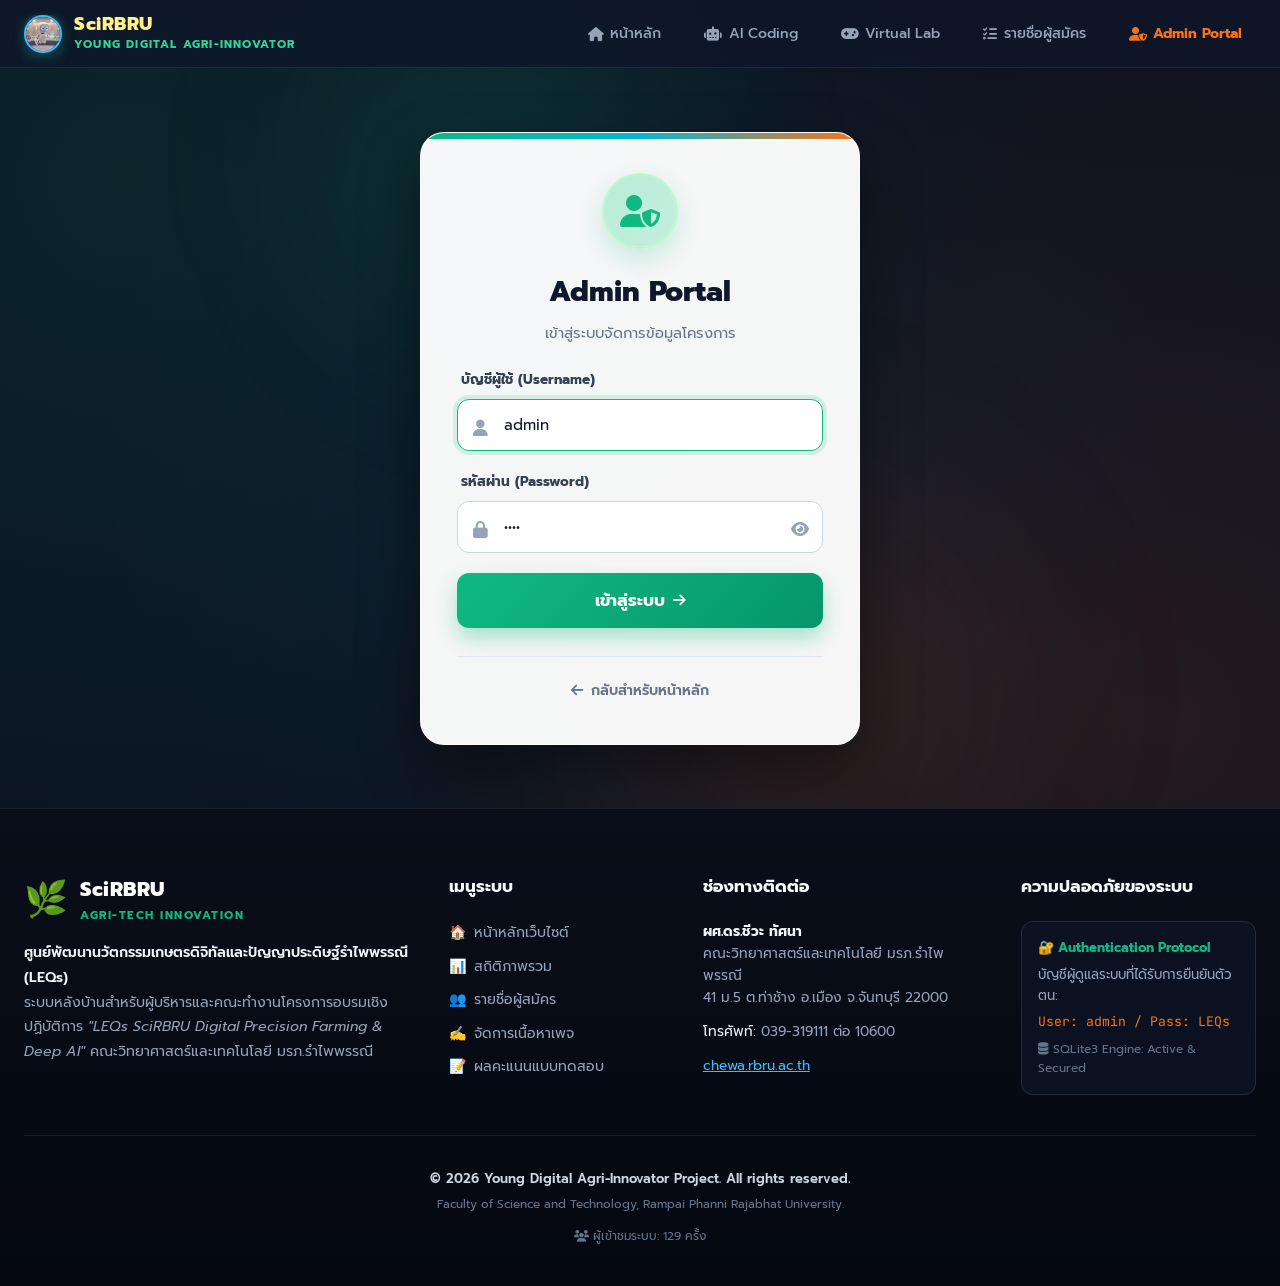
==== commit 8040288d: "Upgrade site with 3D Pixar Ghibli visual assets, smart sensors showcase, and animated mascot from AI" ====
--- a/scirbru_ydai2026/admin.html
+++ b/scirbru_ydai2026/admin.html
@@ -409,8 +409,8 @@
   <header class="portal-header">
     <div class="portal-header-inner">
       <a href="index.html" class="portal-logo-link">
-        <div class="portal-logo-icon">
-          <i class="fas fa-seedling"></i>
+        <div class="portal-logo-icon" style="padding:0; overflow:hidden; border:none; background:transparent;">
+          <img src="assets/images/nong_smartscience.png" alt="Nong SmartScience" style="width:38px; height:38px; border-radius:50%; object-fit:cover; border:2px solid #38bdf8; box-shadow:0 0 10px rgba(56,189,248,0.5);">
         </div>
         <div class="portal-logo-text">
           <span class="portal-logo-main">SciRBRU</span>
--- a/scirbru_ydai2026/style.css
+++ b/scirbru_ydai2026/style.css
@@ -1735,4 +1735,350 @@
   }
 }
 
-
+/* ==========================================================================
+   3D Pixar / Studio Ghibli Visual System (Modeled after AI4Student_Project2026)
+   ========================================================================== */
+
+/* Navbar Avatar Logo with Rotation Morph */
+.navbar-logo-avatar {
+  width: 44px;
+  height: 44px;
+  object-fit: cover;
+  border-radius: 50%;
+  border: 2px solid rgba(56, 189, 248, 0.7);
+  box-shadow: 0 0 15px rgba(56, 189, 248, 0.45);
+  transition: all 0.5s cubic-bezier(0.34, 1.56, 0.64, 1);
+  background: rgba(15, 23, 42, 0.8);
+  flex-shrink: 0;
+}
+
+.navbar-logo-avatar:hover {
+  transform: scale(1.15) rotate(10deg);
+  box-shadow: 0 0 25px rgba(16, 185, 129, 0.7);
+  border-color: #10b981;
+}
+
+/* 3D Pixar Image Cards & Glow */
+.hero-pixar-stage {
+  position: relative;
+  border-radius: 2rem;
+  overflow: hidden;
+  box-shadow: 0 20px 50px rgba(0, 0, 0, 0.5);
+  border: 3px solid rgba(255, 255, 255, 0.18);
+  background: linear-gradient(135deg, rgba(15, 23, 42, 0.9) 0%, rgba(30, 41, 59, 0.7) 100%);
+}
+
+.hero-pixar-img {
+  width: 100%;
+  height: 330px;
+  object-fit: cover;
+  display: block;
+  transition: all 0.6s cubic-bezier(0.16, 1, 0.3, 1);
+}
+
+.hero-pixar-stage:hover .hero-pixar-img {
+  transform: scale(1.04);
+}
+
+.hero-img-overlay-badge {
+  position: absolute;
+  bottom: 1rem;
+  left: 1rem;
+  right: 1rem;
+  background: rgba(15, 23, 42, 0.85);
+  backdrop-filter: blur(12px);
+  border: 1px solid rgba(255, 255, 255, 0.15);
+  border-radius: 9999px;
+  padding: 0.5rem 1rem;
+  display: flex;
+  align-items: center;
+  gap: 0.6rem;
+  font-size: 0.85rem;
+  font-weight: 600;
+  color: #f1f5f9;
+  box-shadow: 0 10px 25px rgba(0, 0, 0, 0.4);
+}
+
+.pulse-dot {
+  width: 10px;
+  height: 10px;
+  border-radius: 50%;
+  background: #10b981;
+  box-shadow: 0 0 10px #10b981;
+  animation: pulse-ring 2s infinite;
+  flex-shrink: 0;
+}
+
+@keyframes pulse-ring {
+  0% { transform: scale(0.95); box-shadow: 0 0 0 0 rgba(16, 185, 129, 0.7); }
+  70% { transform: scale(1); box-shadow: 0 0 0 8px rgba(16, 185, 129, 0); }
+  100% { transform: scale(0.95); box-shadow: 0 0 0 0 rgba(16, 185, 129, 0); }
+}
+
+/* 3D Thumbnails Selector */
+.hero-thumb-row {
+  display: grid;
+  grid-template-columns: repeat(4, 1fr);
+  gap: 0.6rem;
+  margin-top: 1rem;
+}
+
+.thumb-btn {
+  background: rgba(30, 41, 59, 0.7);
+  border: 1.5px solid rgba(255, 255, 255, 0.1);
+  border-radius: 0.85rem;
+  padding: 0.4rem;
+  cursor: pointer;
+  display: flex;
+  flex-direction: column;
+  align-items: center;
+  gap: 0.3rem;
+  transition: all 0.3s cubic-bezier(0.16, 1, 0.3, 1);
+  color: var(--text-muted);
+  font-size: 0.72rem;
+  font-weight: 600;
+}
+
+.thumb-btn img {
+  width: 100%;
+  height: 48px;
+  object-fit: cover;
+  border-radius: 0.5rem;
+}
+
+.thumb-btn:hover {
+  border-color: rgba(56, 189, 248, 0.5);
+  transform: translateY(-2px);
+  color: #f1f5f9;
+}
+
+.thumb-btn.active {
+  border-color: #10b981;
+  background: rgba(16, 185, 129, 0.15);
+  color: #34d399;
+  box-shadow: 0 0 15px rgba(16, 185, 129, 0.3);
+}
+
+/* Chapter Card with 3D Pixar Cover */
+.chapter-card-3d {
+  background: var(--bg-card);
+  border: 1px solid var(--border-color);
+  border-radius: 1.5rem;
+  overflow: hidden;
+  display: flex;
+  flex-direction: column;
+  transition: all 0.4s cubic-bezier(0.16, 1, 0.3, 1);
+  position: relative;
+  box-shadow: 0 10px 30px rgba(0, 0, 0, 0.2);
+}
+
+.chapter-card-3d:hover {
+  transform: translateY(-6px);
+  border-color: rgba(56, 189, 248, 0.4);
+  box-shadow: 0 20px 45px rgba(0, 0, 0, 0.4);
+}
+
+.chapter-cover-box {
+  position: relative;
+  width: 100%;
+  height: 190px;
+  overflow: hidden;
+}
+
+.chapter-cover-img {
+  width: 100%;
+  height: 100%;
+  object-fit: cover;
+  transition: transform 0.6s cubic-bezier(0.16, 1, 0.3, 1);
+}
+
+.chapter-card-3d:hover .chapter-cover-img {
+  transform: scale(1.08);
+}
+
+.chapter-badge-overlay {
+  position: absolute;
+  top: 0.85rem;
+  left: 0.85rem;
+  background: rgba(15, 23, 42, 0.85);
+  backdrop-filter: blur(8px);
+  border: 1px solid rgba(255, 255, 255, 0.2);
+  border-radius: 9999px;
+  padding: 0.3rem 0.75rem;
+  font-size: 0.75rem;
+  font-weight: 700;
+  display: flex;
+  align-items: center;
+  gap: 0.35rem;
+}
+
+.chapter-body {
+  padding: 1.35rem;
+  display: flex;
+  flex-direction: column;
+  flex: 1;
+}
+
+/* Framework Card with 3D Graphics */
+.framework-card-3d {
+  background: var(--bg-card);
+  border: 1px solid var(--border-color);
+  border-radius: 1.25rem;
+  padding: 1.25rem;
+  display: flex;
+  flex-direction: column;
+  gap: 0.75rem;
+  transition: all 0.35s ease;
+  position: relative;
+  overflow: hidden;
+}
+
+.framework-card-3d:hover {
+  transform: translateY(-5px);
+  box-shadow: 0 15px 35px rgba(0, 0, 0, 0.35);
+}
+
+.framework-3d-thumb {
+  width: 100%;
+  height: 130px;
+  border-radius: 0.85rem;
+  object-fit: cover;
+  border: 1px solid rgba(255, 255, 255, 0.12);
+  transition: transform 0.4s ease;
+}
+
+.framework-card-3d:hover .framework-3d-thumb {
+  transform: scale(1.05);
+}
+
+/* 3D Sensor & Hardware Showcase Gallery */
+.sensor-showcase-section {
+  margin: 3.5rem 0 2rem 0;
+  padding: 2.5rem;
+  background: linear-gradient(135deg, rgba(15, 23, 42, 0.85) 0%, rgba(20, 32, 54, 0.75) 100%);
+  border: 1px solid rgba(56, 189, 248, 0.25);
+  border-radius: 2rem;
+  position: relative;
+  box-shadow: 0 25px 60px rgba(0, 0, 0, 0.4);
+}
+
+.sensor-grid-6col {
+  display: grid;
+  grid-template-columns: repeat(auto-fit, minmax(280px, 1fr));
+  gap: 1.5rem;
+  margin-top: 2rem;
+}
+
+.sensor-item-card {
+  background: rgba(30, 41, 59, 0.6);
+  border: 1px solid rgba(255, 255, 255, 0.1);
+  border-radius: 1.25rem;
+  overflow: hidden;
+  transition: all 0.35s ease;
+  display: flex;
+  flex-direction: column;
+}
+
+.sensor-item-card:hover {
+  transform: translateY(-5px);
+  border-color: rgba(16, 185, 129, 0.4);
+  box-shadow: 0 15px 35px rgba(16, 185, 129, 0.15);
+}
+
+.sensor-item-img {
+  width: 100%;
+  height: 170px;
+  object-fit: cover;
+  transition: transform 0.5s ease;
+}
+
+.sensor-item-card:hover .sensor-item-img {
+  transform: scale(1.06);
+}
+
+.sensor-item-content {
+  padding: 1.25rem;
+  display: flex;
+  flex-direction: column;
+  flex: 1;
+}
+
+/* Floating AI Mascot Widget */
+.floating-ai-mascot-btn {
+  position: fixed;
+  bottom: 5.5rem;
+  right: 1.75rem;
+  z-index: 999;
+  display: flex;
+  align-items: center;
+  gap: 0.75rem;
+  background: transparent;
+  border: none;
+  cursor: pointer;
+  transition: all 0.3s ease;
+}
+
+.mascot-avatar-circle {
+  width: 64px;
+  height: 64px;
+  border-radius: 50%;
+  border: 3px solid #38bdf8;
+  box-shadow: 0 8px 30px rgba(56, 189, 248, 0.5);
+  background: #0f172a;
+  overflow: hidden;
+  position: relative;
+  animation: animate-float 4s ease-in-out infinite;
+  transition: transform 0.3s ease;
+}
+
+.mascot-avatar-circle img {
+  width: 100%;
+  height: 100%;
+  object-fit: cover;
+  transform: scaleX(-1);
+}
+
+.mascot-avatar-circle:hover {
+  transform: scale(1.12);
+  box-shadow: 0 10px 35px rgba(16, 185, 129, 0.6);
+  border-color: #10b981;
+}
+
+.mascot-speech-bubble {
+  background: rgba(15, 23, 42, 0.95);
+  border: 1px solid rgba(56, 189, 248, 0.4);
+  border-radius: 1rem;
+  padding: 0.65rem 1rem;
+  font-size: 0.82rem;
+  font-weight: 600;
+  color: #f1f5f9;
+  box-shadow: 0 10px 25px rgba(0, 0, 0, 0.4);
+  backdrop-filter: blur(10px);
+  position: relative;
+  max-width: 220px;
+  text-align: left;
+  animation: fadeIn 0.4s ease;
+}
+
+.mascot-speech-bubble::after {
+  content: "";
+  position: absolute;
+  right: -8px;
+  top: 50%;
+  transform: translateY(-50%);
+  border-width: 6px 0 6px 8px;
+  border-style: solid;
+  border-color: transparent transparent transparent rgba(15, 23, 42, 0.95);
+}
+
+@media (max-width: 768px) {
+  .mascot-speech-bubble {
+    display: none;
+  }
+  .floating-ai-mascot-btn {
+    bottom: 4.8rem;
+    right: 1rem;
+  }
+}
+
+
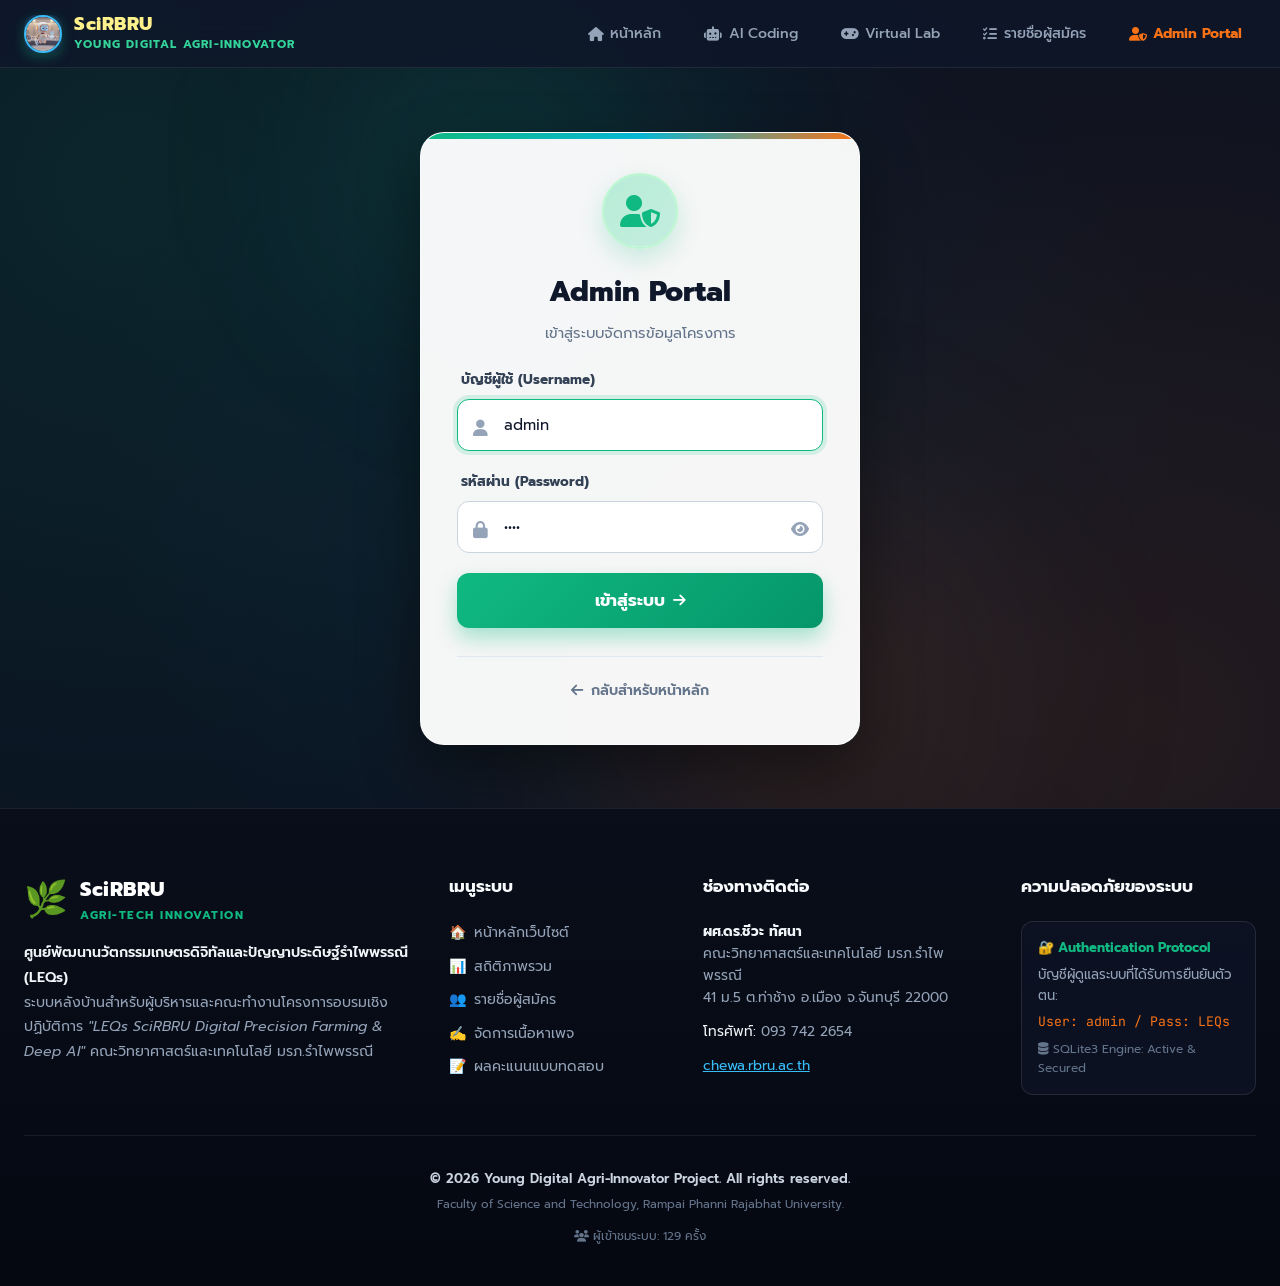
==== commit 1658d521: "fix(footer): update contact phone number to 093 742 2654" ====
--- a/scirbru_ydai2026/admin.html
+++ b/scirbru_ydai2026/admin.html
@@ -708,7 +708,7 @@
           <div class="form-row">
             <div class="form-group">
               <label>📅 วันที่จัดกิจกรรมอบรม:</label>
-              <input type="text" class="form-input" id="cms-dates" placeholder="เช่น 25 - 26 ธันวาคม 2568">
+              <input type="text" class="form-input" id="cms-dates" placeholder="เช่น เร็วๆ นี้ โปรดติดตาม">
             </div>
             <div class="form-group">
               <label>📍 สถานที่จัดอบรม:</label>
@@ -905,7 +905,7 @@
             41 ม.5 ต.ท่าช้าง อ.เมือง จ.จันทบุรี 22000
           </div>
           <div>
-            <span style="color: #f1f5f9;">โทรศัพท์:</span> 039-319111 ต่อ 10600
+            <span style="color: #f1f5f9;">โทรศัพท์:</span> 093 742 2654
           </div>
           <div>
             <a href="https://chewa.rbru.ac.th" target="_blank" style="color: #38bdf8; text-decoration: underline;">chewa.rbru.ac.th</a>
--- a/scirbru_ydai2026/style.css
+++ b/scirbru_ydai2026/style.css
@@ -563,7 +563,7 @@
 }
 
 /* ==========================================================================
-   The S.M.A.R.T. Framework Grid (Modeled after AI4Student iSPACE)
+   The S.M.A.R.T. Framework Grid (Modeled after LEQs SciRBRU)
    ========================================================================== */
 .framework-section {
   margin-bottom: 4rem;
